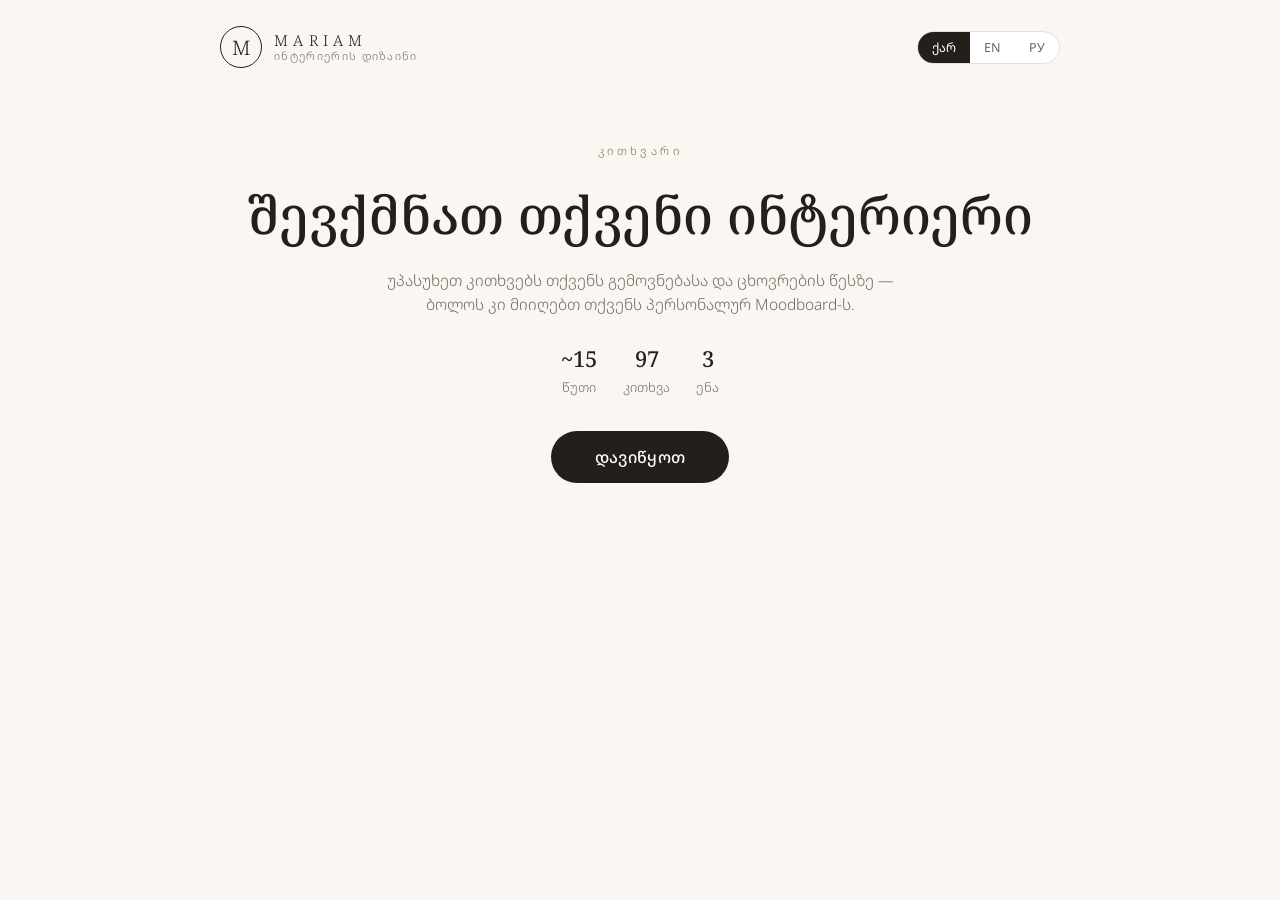
==== index.html @ 2a64b61c "Mariam interior design questionnaire + auto moodboard (GE/EN/RU)" ====
<!DOCTYPE html>
<html lang="ka">
<head>
<meta charset="UTF-8">
<meta name="viewport" content="width=device-width, initial-scale=1.0">
<title>Interior Design Questionnaire</title>
<link rel="preconnect" href="https://fonts.googleapis.com">
<link rel="preconnect" href="https://fonts.gstatic.com" crossorigin>
<link href="https://fonts.googleapis.com/css2?family=Noto+Serif+Georgian:wght@400;500;600&family=Noto+Sans+Georgian:wght@300;400;500;600&family=Noto+Sans:ital,wght@0,300;0,400;0,500;0,600;1,400&display=swap" rel="stylesheet">
<link rel="stylesheet" href="styles.css">
<script src="https://cdnjs.cloudflare.com/ajax/libs/html2canvas/1.4.1/html2canvas.min.js"></script>
<script src="https://cdnjs.cloudflare.com/ajax/libs/jspdf/2.5.1/jspdf.umd.min.js"></script>
</head>
<body>
<div id="app">
  <header class="topbar">
    <div class="brand">
      <div class="brand-mark">M</div>
      <div class="brand-text"><span id="brandName">MARIAM</span><small id="brandSub"></small></div>
    </div>
    <div class="lang-switch" id="langSwitch">
      <button data-lang="ge">ქარ</button>
      <button data-lang="en">EN</button>
      <button data-lang="ru">РУ</button>
    </div>
  </header>

  <div class="progress-wrap" id="progressWrap">
    <div class="progress-steps" id="progressSteps"></div>
    <div class="progress-bar"><div class="progress-fill" id="progressFill"></div></div>
  </div>

  <main id="stage"></main>

  <footer class="navbar" id="navbar">
    <button class="btn ghost" id="btnBack"></button>
    <div class="nav-hint" id="navHint"></div>
    <button class="btn primary" id="btnNext"></button>
  </footer>
</div>

<div class="lightbox" id="lightbox" hidden>
  <button class="lb-close" id="lbClose">&times;</button>
  <button class="lb-prev" id="lbPrev">&#8249;</button>
  <img id="lbImg" src="" alt="">
  <button class="lb-next" id="lbNext">&#8250;</button>
  <div class="lb-caption" id="lbCaption"></div>
</div>

<script src="config.js"></script>
<script src="i18n.js"></script>
<script src="app.js"></script>
</body>
</html>
---- styles.css ----
:root{
  --bg:#faf7f2; --card:#ffffff; --ink:#231f1a; --ink-soft:#6f665c;
  --line:#e7dfd4; --accent:#a8815a; --accent-ink:#8a6845; --accent-soft:#f1e7da;
  --good:#5a7a5f; --bad:#b4533c;
  --radius:14px; --shadow:0 2px 14px rgba(60,48,35,.07);
  --serif:'Noto Serif Georgian','Noto Serif',Georgia,serif;
  --sans:'Noto Sans Georgian','Noto Sans',system-ui,sans-serif;
}
*{box-sizing:border-box;margin:0;padding:0}
html{scroll-behavior:smooth}
body{background:var(--bg);color:var(--ink);font-family:var(--sans);font-weight:300;line-height:1.55;-webkit-font-smoothing:antialiased}
#app{max-width:880px;margin:0 auto;padding:0 20px 120px}

/* ---------- header ---------- */
.topbar{display:flex;justify-content:space-between;align-items:center;padding:26px 0 18px}
.brand{display:flex;gap:12px;align-items:center}
.brand-mark{width:42px;height:42px;border:1px solid var(--ink);display:flex;align-items:center;justify-content:center;font-family:var(--serif);font-size:20px;border-radius:50%}
.brand-text{display:flex;flex-direction:column;line-height:1.2}
.brand-text span{font-family:var(--serif);letter-spacing:.35em;font-size:15px}
.brand-text small{color:var(--ink-soft);font-size:11px;letter-spacing:.12em;text-transform:uppercase}
.lang-switch{display:flex;border:1px solid var(--line);border-radius:20px;overflow:hidden;background:var(--card)}
.lang-switch button{border:0;background:transparent;padding:7px 14px;font-family:var(--sans);font-size:12.5px;cursor:pointer;color:var(--ink-soft)}
.lang-switch button.active{background:var(--ink);color:#fff}

/* ---------- progress ---------- */
.progress-wrap{position:sticky;top:0;background:linear-gradient(var(--bg) 82%,transparent);padding:8px 0 14px;z-index:40}
.progress-steps{display:flex;gap:4px;justify-content:space-between;font-size:10.5px;letter-spacing:.05em;color:var(--ink-soft);margin-bottom:8px;overflow-x:auto;scrollbar-width:none}
.progress-steps::-webkit-scrollbar{display:none}
.progress-steps span{white-space:nowrap;padding:3px 9px;border-radius:11px;flex-shrink:0}
.progress-steps span.now{background:var(--ink);color:#fff}
.progress-steps span.done{color:var(--accent-ink)}
.progress-bar{height:3px;background:var(--line);border-radius:2px;overflow:hidden}
.progress-fill{height:100%;background:var(--accent);width:0;transition:width .45s ease}

/* ---------- stage / sections ---------- */
.section-head{margin:34px 0 6px}
.section-kicker{font-size:11px;letter-spacing:.28em;text-transform:uppercase;color:var(--accent-ink)}
.section-title{font-family:var(--serif);font-weight:500;font-size:clamp(26px,4.6vw,36px);margin:6px 0 4px}
.section-sub{color:var(--ink-soft);font-size:14.5px;max-width:560px}

.q{background:var(--card);border:1px solid var(--line);border-radius:var(--radius);padding:22px 22px 24px;margin:18px 0;box-shadow:var(--shadow)}
.q.err{border-color:var(--bad)}
.q-label{font-size:16px;font-weight:500;margin-bottom:4px}
.q-note{font-size:12.5px;color:var(--ink-soft);margin-bottom:12px}
.q-req{color:var(--bad);margin-left:3px}
.q-error{display:none;color:var(--bad);font-size:12.5px;margin-top:10px}
.q.err .q-error{display:block}

/* inputs */
.inp{width:100%;border:1px solid var(--line);border-radius:10px;padding:12px 14px;font-family:var(--sans);font-size:15px;background:#fdfcf9;color:var(--ink);margin-top:8px}
.inp:focus{outline:none;border-color:var(--accent)}
textarea.inp{min-height:88px;resize:vertical}
.num-wrap{display:flex;align-items:center;gap:14px;margin-top:8px}
.num-btn{width:42px;height:42px;border-radius:50%;border:1px solid var(--line);background:var(--card);font-size:19px;cursor:pointer;color:var(--ink);transition:.15s}
.num-btn:hover{border-color:var(--accent);color:var(--accent-ink)}
.num-val{font-family:var(--serif);font-size:24px;min-width:38px;text-align:center}

/* pill options (text radio/checkbox) */
.pills{display:flex;flex-wrap:wrap;gap:10px;margin-top:10px}
.pill{border:1px solid var(--line);background:#fdfcf9;border-radius:24px;padding:10px 18px;font-size:14px;cursor:pointer;transition:.15s;user-select:none}
.pill:hover{border-color:var(--accent)}
.pill.on{background:var(--ink);border-color:var(--ink);color:#fff}

/* image cards */
.cards{display:grid;gap:12px;margin-top:12px}
.cards.c2{grid-template-columns:repeat(2,1fr)}
.cards.c3{grid-template-columns:repeat(3,1fr)}
.cards.c4{grid-template-columns:repeat(4,1fr)}
.cards.wide{grid-template-columns:repeat(2,1fr)}
@media(max-width:640px){.cards.c3,.cards.c4{grid-template-columns:repeat(2,1fr)}.cards.wide{grid-template-columns:1fr}}
.card{position:relative;border:1.5px solid var(--line);border-radius:12px;overflow:hidden;cursor:pointer;background:#fdfcf9;transition:.18s}
.card:hover{border-color:var(--accent);transform:translateY(-2px)}
.card.on{border-color:var(--ink);box-shadow:0 0 0 1.5px var(--ink)}
.card img{width:100%;aspect-ratio:4/3;object-fit:cover;display:block}
.card.tall img{aspect-ratio:3/3.6}
.card .cap{padding:9px 34px 10px 12px;font-size:12.8px;line-height:1.35}
.card .tick{position:absolute;right:8px;bottom:8px;width:22px;height:22px;border-radius:50%;border:1.5px solid var(--line);background:#fff;display:flex;align-items:center;justify-content:center;font-size:12px;color:transparent;transition:.15s}
.card.on .tick{background:var(--ink);border-color:var(--ink);color:#fff}
.card .zoom{position:absolute;top:8px;right:8px;width:28px;height:28px;border-radius:50%;border:0;background:rgba(255,255,255,.88);cursor:zoom-in;font-size:14px;display:flex;align-items:center;justify-content:center;color:var(--ink)}
.card .board-count{position:absolute;top:8px;left:8px;background:rgba(35,31,26,.72);color:#fff;font-size:10.5px;padding:3px 8px;border-radius:10px;letter-spacing:.06em}

/* swatches (faucet finishes / metal) */
.swatches{display:grid;grid-template-columns:repeat(5,1fr);gap:10px;margin-top:12px}
@media(max-width:640px){.swatches{grid-template-columns:repeat(3,1fr)}}
.swatch{border:1.5px solid var(--line);border-radius:12px;padding:10px 6px 8px;text-align:center;cursor:pointer;background:#fdfcf9;transition:.15s;position:relative}
.swatch:hover{border-color:var(--accent)}
.swatch.on{border-color:var(--ink);box-shadow:0 0 0 1.5px var(--ink)}
.swatch img{width:64px;height:64px;object-fit:contain}
.swatch .cap{font-size:10.8px;line-height:1.25;color:var(--ink-soft);margin-top:4px}
.swatch.on .cap{color:var(--ink)}

/* palette cards */
.pal-chips{display:flex;height:46px;border-radius:9px 9px 0 0;overflow:hidden}
.pal-chips i{flex:1}
.card.pal .cap{padding-top:8px}

/* tone chips (light temperature) */
.tone i{display:block;height:40px;border-radius:8px 8px 0 0}

/* yn inline */
.yn{display:flex;gap:10px;margin-top:10px}
.yn .pill{min-width:96px;text-align:center}

/* conditional block */
.cond{border-left:2.5px solid var(--accent-soft);margin:14px 0 0;padding:2px 0 2px 16px}

/* explainer image */
.explainer{margin-top:12px;border:1px solid var(--line);border-radius:12px;overflow:hidden;cursor:zoom-in}
.explainer img{width:100%;display:block}

/* ---------- nav ---------- */
.navbar{position:fixed;bottom:0;left:0;right:0;background:rgba(250,247,242,.92);backdrop-filter:blur(10px);border-top:1px solid var(--line);padding:14px 20px;display:flex;justify-content:space-between;align-items:center;gap:10px;z-index:50}
.navbar-inner{max-width:880px;margin:0 auto}
.btn{border:0;border-radius:26px;padding:13px 30px;font-family:var(--sans);font-size:14.5px;font-weight:500;cursor:pointer;transition:.18s;letter-spacing:.02em}
.btn.primary{background:var(--ink);color:#fff}
.btn.primary:hover{background:#000}
.btn.ghost{background:transparent;color:var(--ink-soft);border:1px solid var(--line)}
.btn.ghost:hover{border-color:var(--ink);color:var(--ink)}
.btn.accent{background:var(--accent);color:#fff}
.btn:disabled{opacity:.4;cursor:default}
.nav-hint{font-size:12px;color:var(--ink-soft);text-align:center}

/* ---------- welcome ---------- */
.welcome{text-align:center;padding:56px 10px 30px}
.welcome .wl-kicker{font-size:11.5px;letter-spacing:.3em;text-transform:uppercase;color:var(--accent-ink)}
.welcome h1{font-family:var(--serif);font-weight:500;font-size:clamp(32px,6vw,52px);margin:14px 0}
.welcome p{color:var(--ink-soft);max-width:520px;margin:0 auto 8px;font-size:15.5px}
.welcome .meta{display:flex;gap:26px;justify-content:center;margin:26px 0 34px;color:var(--ink-soft);font-size:13px}
.welcome .meta b{display:block;font-family:var(--serif);font-size:22px;color:var(--ink);font-weight:500}

/* ---------- lightbox ---------- */
.lightbox{position:fixed;inset:0;background:rgba(20,16,12,.9);z-index:100;display:flex;align-items:center;justify-content:center}
.lightbox[hidden]{display:none}
.lightbox img{max-width:92vw;max-height:84vh;border-radius:6px}
.lb-close{position:absolute;top:16px;right:22px;font-size:34px;background:none;border:0;color:#fff;cursor:pointer}
.lb-prev,.lb-next{position:absolute;top:50%;transform:translateY(-50%);font-size:44px;background:none;border:0;color:#fff;cursor:pointer;padding:20px;opacity:.8}
.lb-prev{left:6px}.lb-next{right:6px}
.lb-prev:hover,.lb-next:hover{opacity:1}
.lb-caption{position:absolute;bottom:22px;left:0;right:0;text-align:center;color:#fff;font-size:14px;letter-spacing:.04em}

/* ---------- review ---------- */
.review-block{background:var(--card);border:1px solid var(--line);border-radius:var(--radius);padding:18px 22px;margin:14px 0}
.review-block h3{font-family:var(--serif);font-weight:500;font-size:18px;margin-bottom:10px;display:flex;justify-content:space-between;align-items:center}
.review-block h3 button{border:0;background:none;color:var(--accent-ink);font-size:12.5px;cursor:pointer;text-decoration:underline}
.review-row{display:flex;justify-content:space-between;gap:18px;padding:6px 0;border-bottom:1px dashed var(--line);font-size:13.5px}
.review-row:last-child{border-bottom:0}
.review-row .rk{color:var(--ink-soft);max-width:55%}
.review-row .rv{text-align:right;font-weight:500}

/* ---------- moodboard ---------- */
#moodboard{background:#fbf9f5;border:1px solid var(--line);border-radius:4px;padding:34px 34px 28px;margin:20px 0;box-shadow:var(--shadow)}
.mb-head{display:flex;justify-content:space-between;align-items:baseline;border-bottom:1px solid var(--ink);padding-bottom:12px;margin-bottom:20px}
.mb-head h2{font-family:var(--serif);font-weight:500;font-size:26px;letter-spacing:.02em}
.mb-head .mb-for{font-size:12px;color:var(--ink-soft);letter-spacing:.14em;text-transform:uppercase;text-align:right}
.mb-grid{display:grid;grid-template-columns:repeat(6,1fr);grid-auto-rows:92px;gap:10px}
.mb-cell{border-radius:6px;overflow:hidden;position:relative;background:#eee}
.mb-cell img{width:100%;height:100%;object-fit:cover;display:block}
.mb-cell .mb-tag{position:absolute;left:0;bottom:0;right:0;background:linear-gradient(transparent,rgba(20,16,12,.78));color:#fff;font-size:10px;letter-spacing:.1em;text-transform:uppercase;padding:14px 8px 6px}
.mb-style1{grid-column:1/5;grid-row:span 3}
.mb-style2{grid-column:5/7;grid-row:span 2}
.mb-pal{grid-column:5/7;display:flex}
.mb-pal i{flex:1}
.mb-s{grid-column:span 2;grid-row:span 2}
.mb-chip{display:flex;align-items:center;justify-content:center}
.mb-foot{display:flex;justify-content:space-between;margin-top:18px;padding-top:12px;border-top:1px solid var(--line);font-size:11px;color:var(--ink-soft);letter-spacing:.08em;text-transform:uppercase}
.mb-summary{margin:8px 0 0;font-size:13px;color:var(--ink-soft);line-height:1.7}
.finale-actions{display:flex;gap:12px;flex-wrap:wrap;justify-content:center;margin:26px 0}
.sending{font-size:13.5px;color:var(--ink-soft);text-align:center;margin-top:10px}
.send-ok{color:var(--good)}
.send-fail{color:var(--bad)}

@media(max-width:640px){
  #moodboard{padding:20px 14px}
  .mb-grid{grid-auto-rows:64px;gap:7px}
  .swatches{gap:7px}
  .q{padding:16px 14px 18px}
}
@media print{
  .topbar,.progress-wrap,.navbar,.finale-actions,.lang-switch{display:none!important}
  body{background:#fff}
  #moodbo
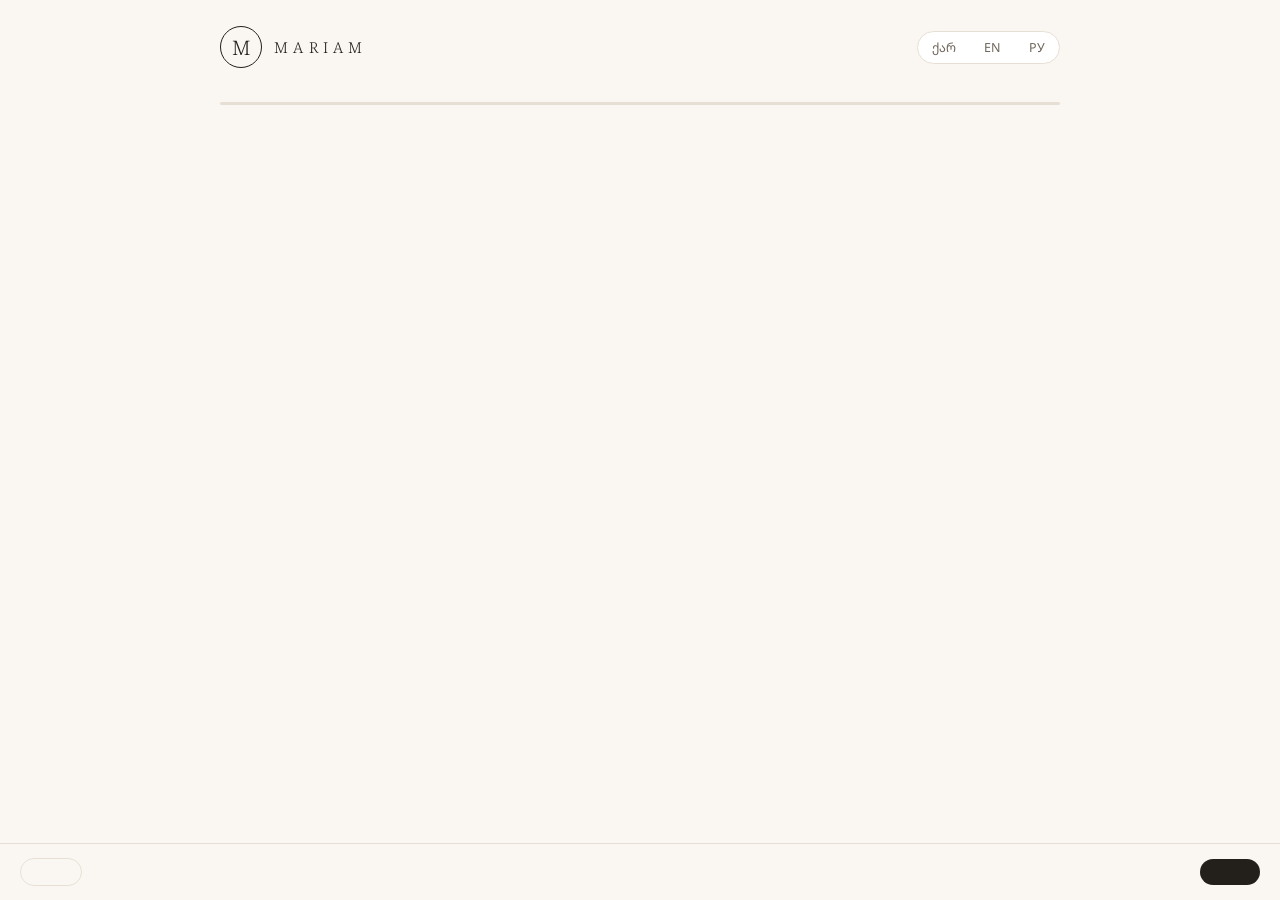
==== commit e0c4058b: "debug: temporary error banner" ====
--- a/index.html
+++ b/index.html
@@ -47,7 +47,7 @@
   <div class="lb-caption" id="lbCaption"></div>
 </div>
 
-<script src="config.js"></script>
+<script>window.onerror=function(m,s,l,c){var d=document.createElement("div");d.style.cssText="position:fixed;top:0;left:0;right:0;background:#b4533c;color:#fff;padding:10px;z-index:9999;font:13px monospace";d.textContent="ERR: "+m+" @ line "+l+":"+c;document.body.appendChild(d);};</script><script src="config.js"></script>
 <script src="i18n.js"></script>
 <script src="app.js"></script>
 </body>
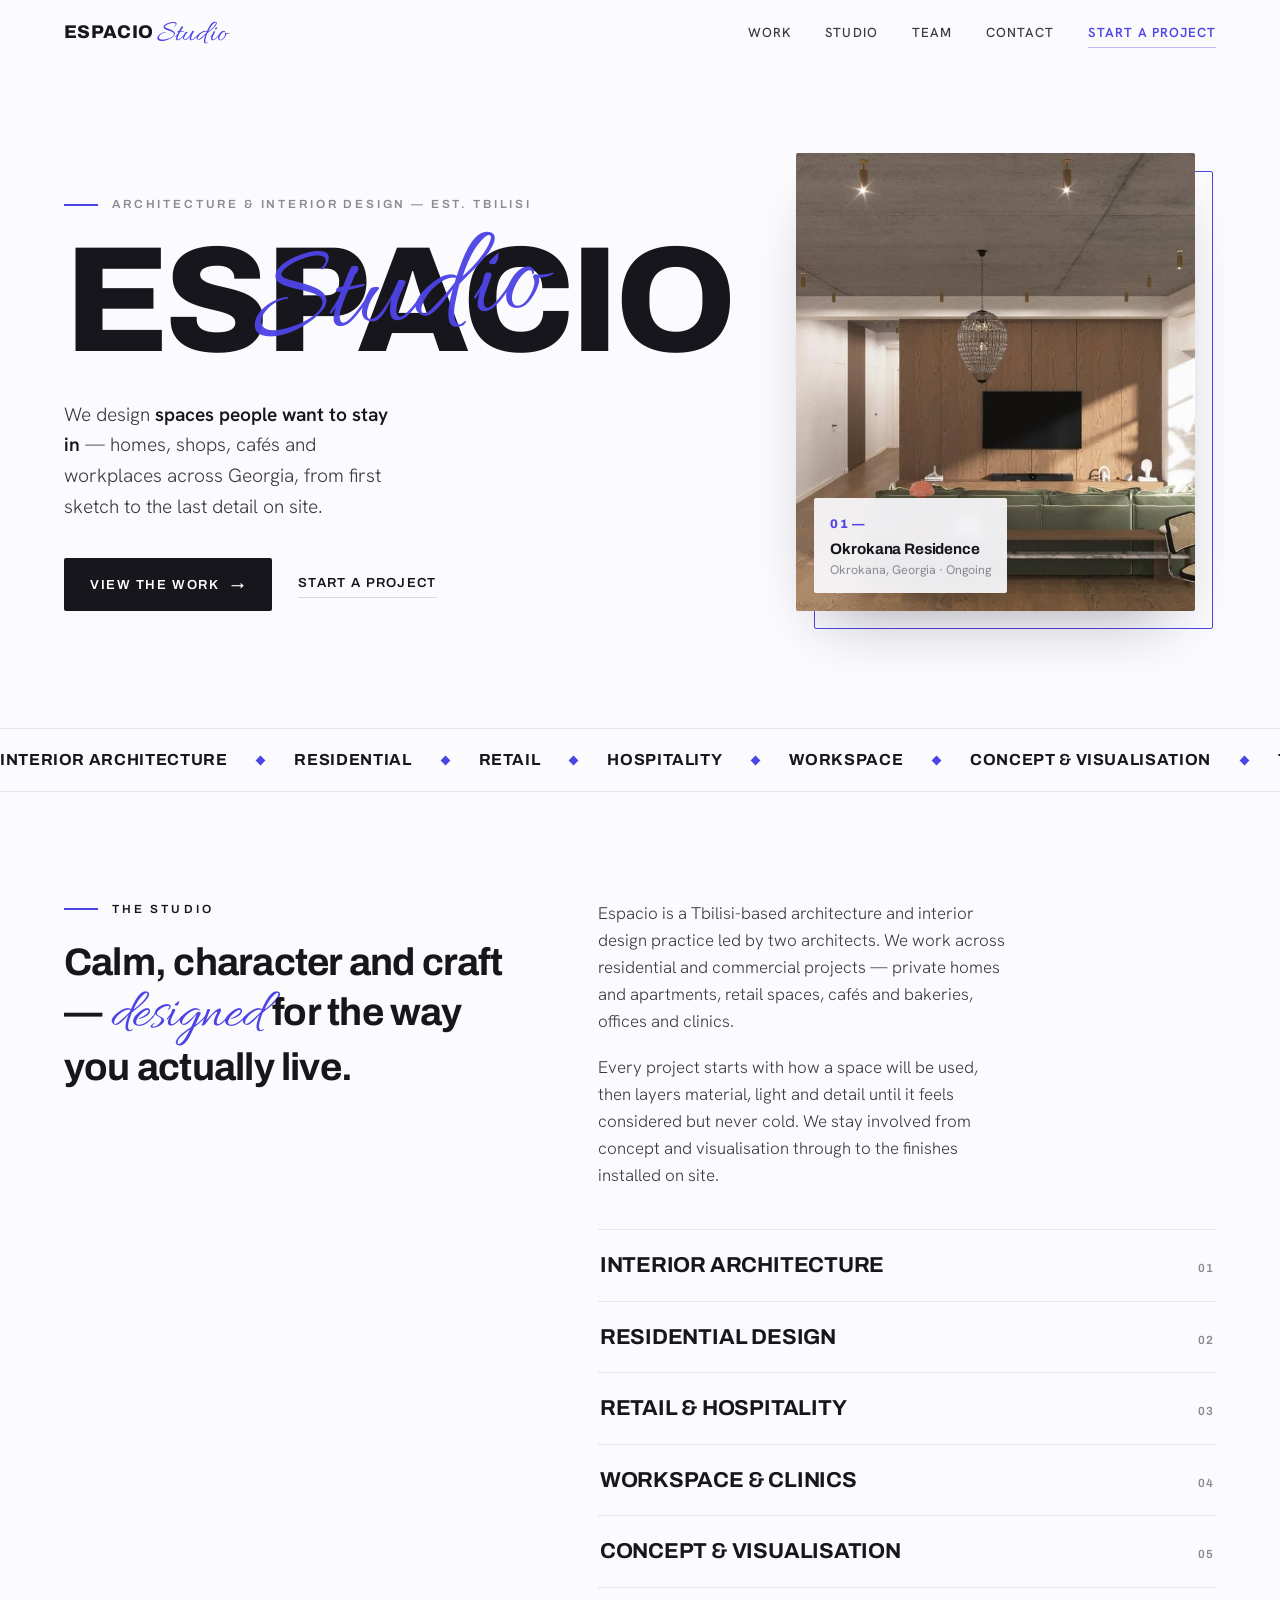
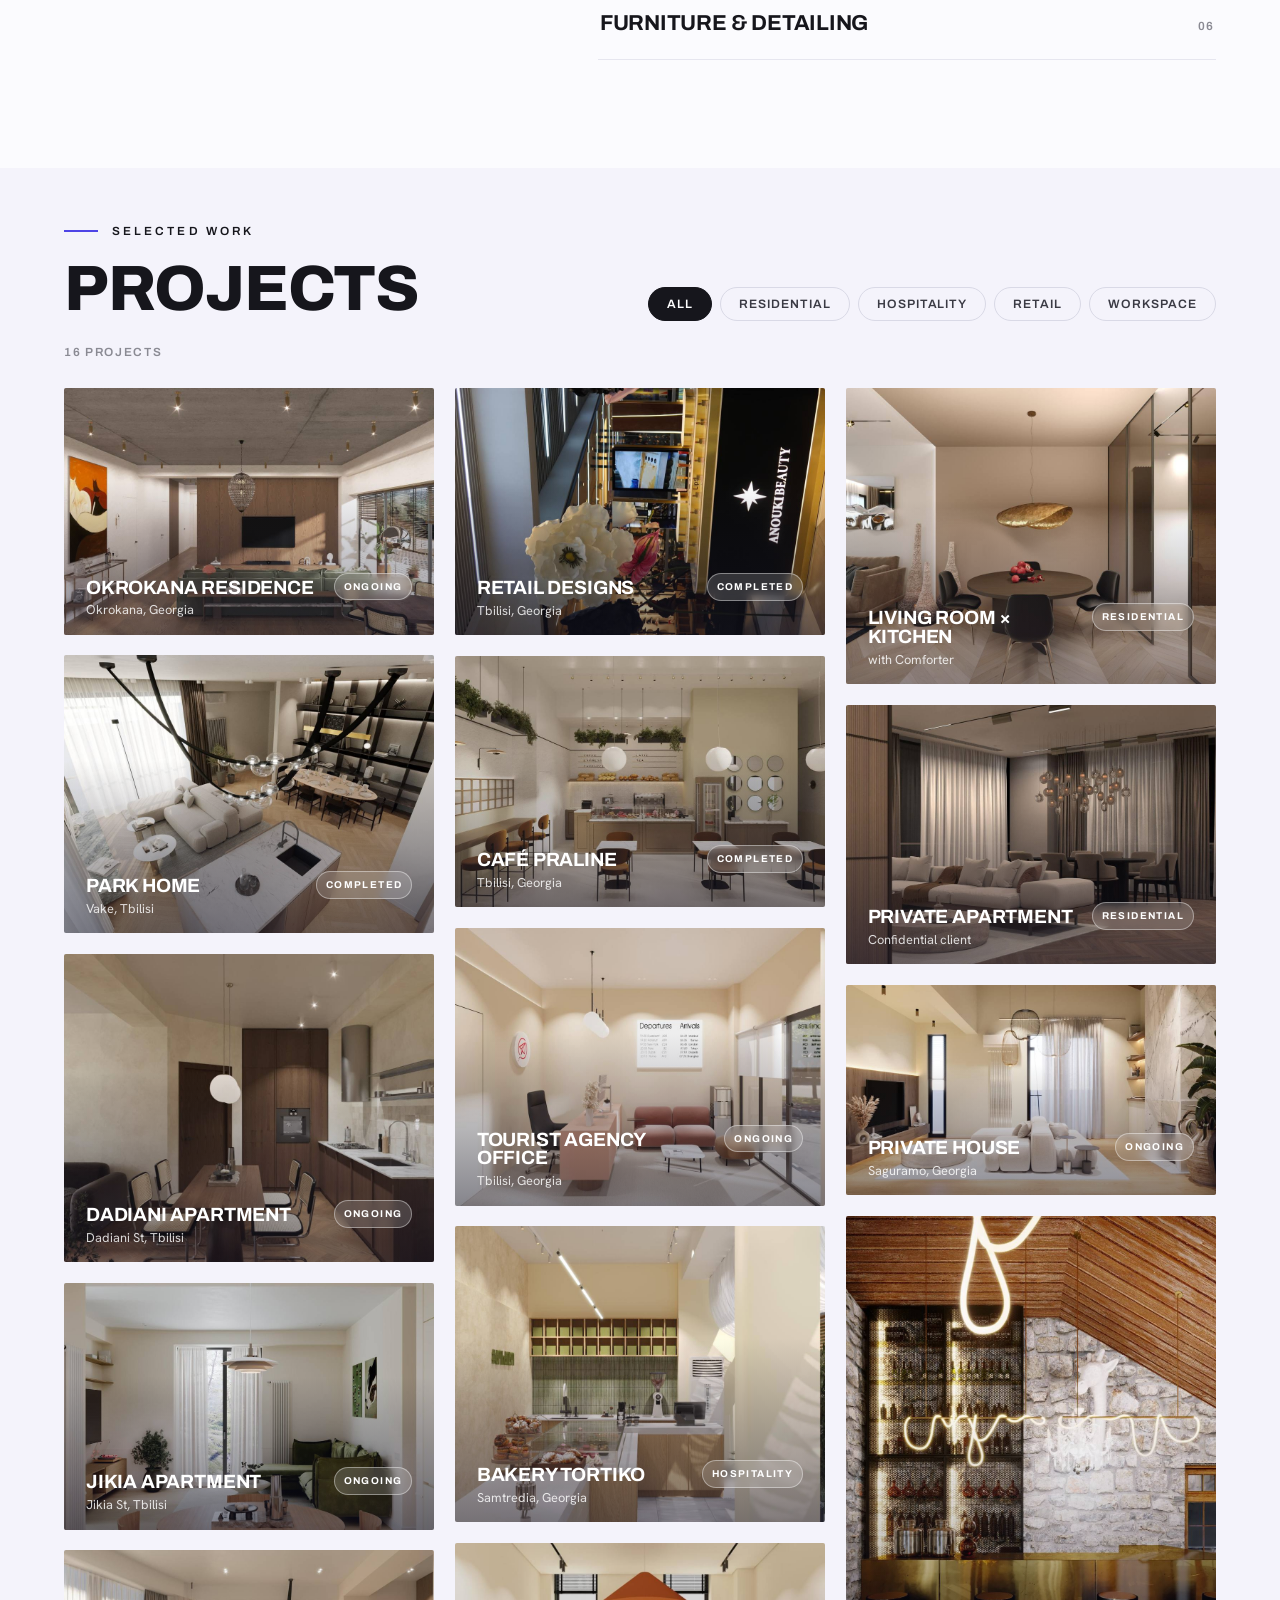
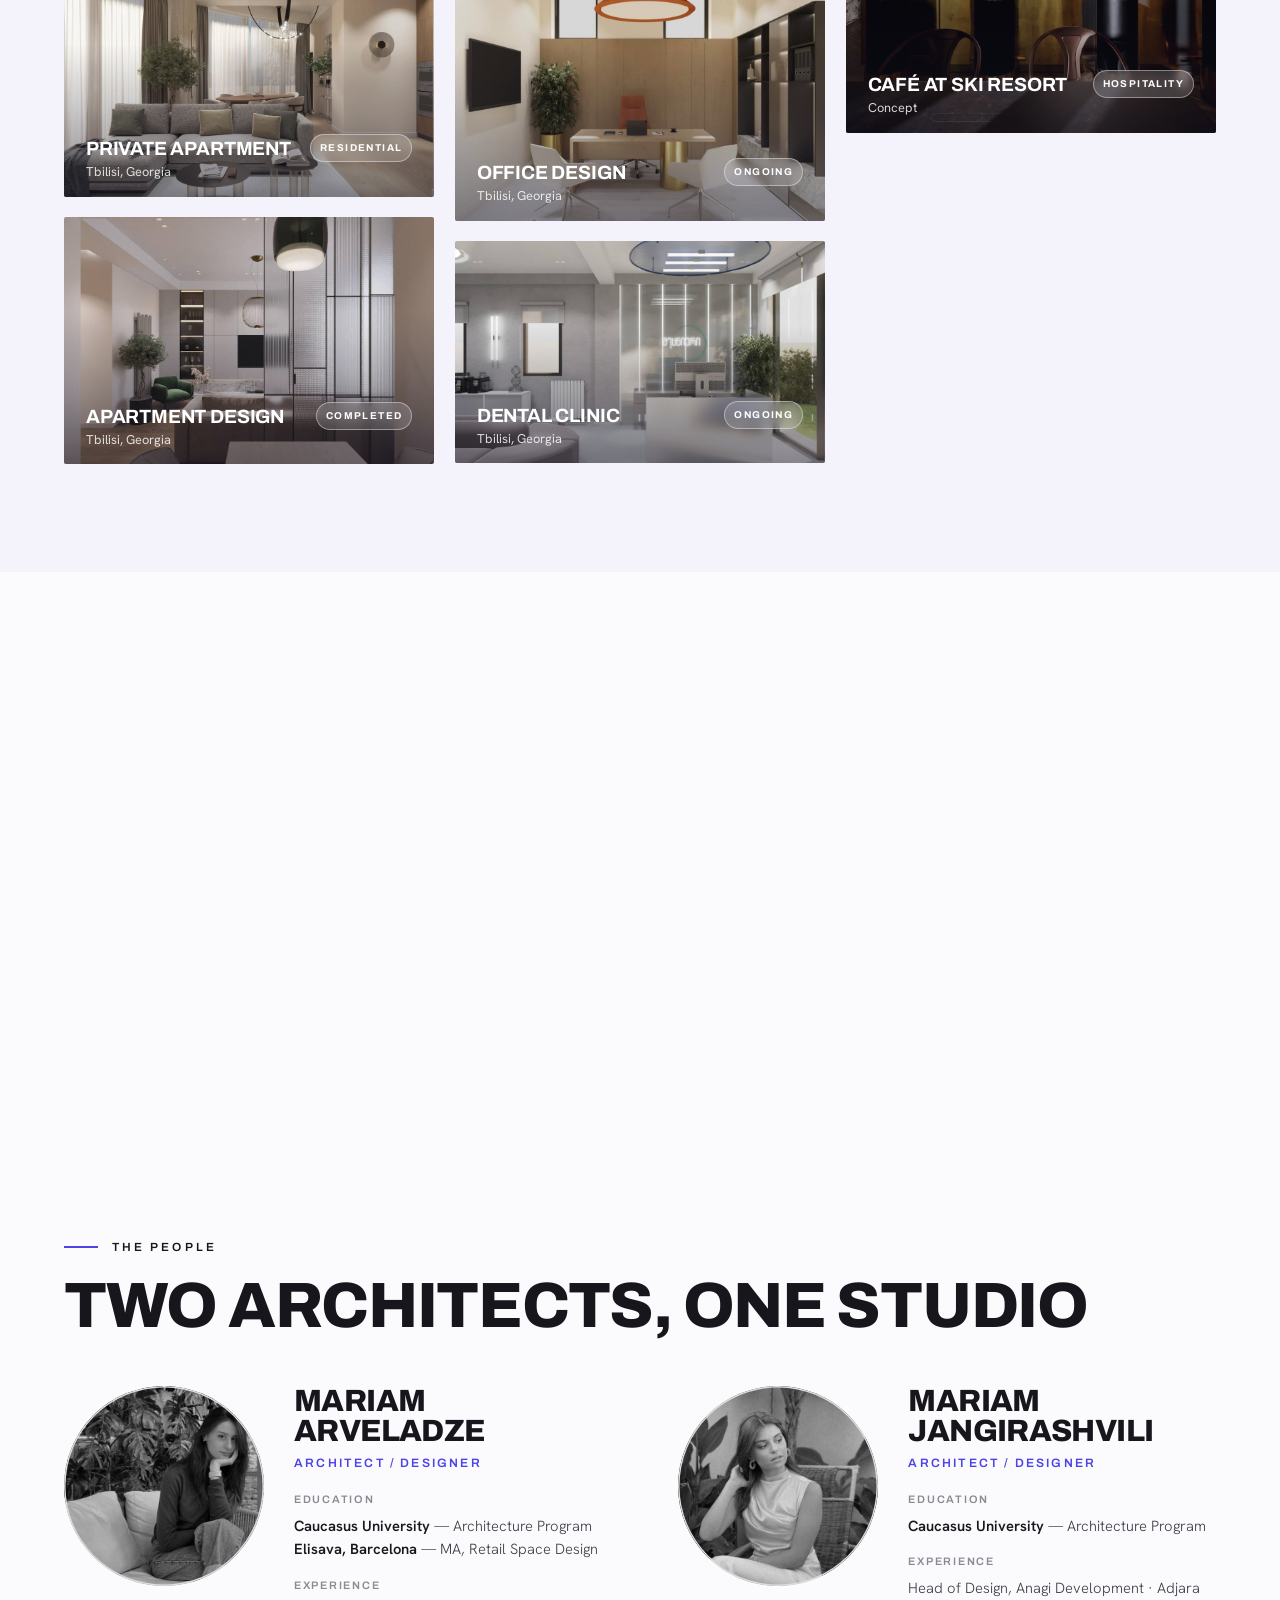
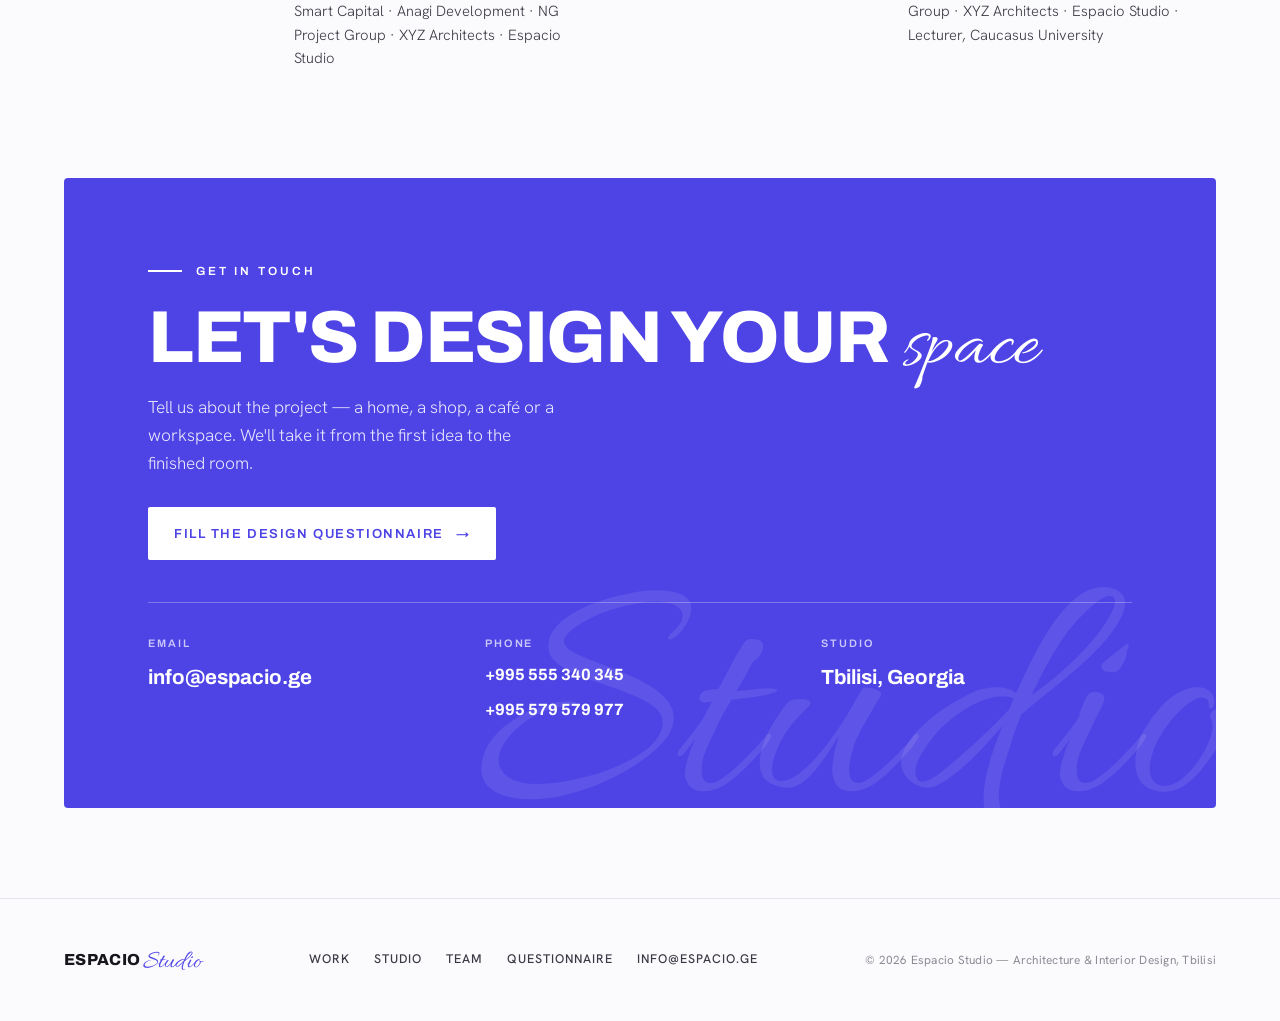
==== commit 99232108: "Phase 1: Espacio landing + questionnaire merged into one site, indigo design system, ESPACIO brand" ====
--- a/index.html
+++ b/index.html
@@ -1,54 +1,652 @@
 <!DOCTYPE html>
-<html lang="ka">
+<html lang="en">
 <head>
-<meta charset="UTF-8">
-<meta name="viewport" content="width=device-width, initial-scale=1.0">
-<title>Interior Design Questionnaire</title>
+<meta charset="UTF-8" />
+<meta name="viewport" content="width=device-width, initial-scale=1.0" />
+<title>Espacio Studio — Architecture & Interior Design, Tbilisi</title>
+<meta name="description" content="Espacio is a Tbilisi architecture and interior design studio working across homes, retail, hospitality and workspace — from first sketch to the last detail on site." />
 <link rel="preconnect" href="https://fonts.googleapis.com">
 <link rel="preconnect" href="https://fonts.gstatic.com" crossorigin>
-<link href="https://fonts.googleapis.com/css2?family=Noto+Serif+Georgian:wght@400;500;600&family=Noto+Sans+Georgian:wght@300;400;500;600&family=Noto+Sans:ital,wght@0,300;0,400;0,500;0,600;1,400&display=swap" rel="stylesheet">
-<link rel="stylesheet" href="styles.css">
-<script src="https://cdnjs.cloudflare.com/ajax/libs/html2canvas/1.4.1/html2canvas.min.js"></script>
-<script src="https://cdnjs.cloudflare.com/ajax/libs/jspdf/2.5.1/jspdf.umd.min.js"></script>
+<link href="https://fonts.googleapis.com/css2?family=Archivo:wght@400;500;600;700;800;900&family=Hanken+Grotesk:wght@300;400;500;600&family=Allura&display=swap" rel="stylesheet">
+<style>
+:root{
+  --ink:#16161c;
+  --ink-soft:#3a3a44;
+  --indigo:#4e44e6;
+  --indigo-deep:#352bc0;
+  --paper:#fbfbfe;
+  --paper-2:#f4f3fb;
+  --wash:#eceafb;
+  --muted:#8a8a93;
+  --line:#e6e6ef;
+  --line-2:#d9d9e6;
+  --maxw:1320px;
+  --gut:clamp(20px,5vw,72px);
+  --ease:cubic-bezier(.22,.61,.36,1);
+}
+*{box-sizing:border-box;margin:0;padding:0}
+html{scroll-behavior:smooth;-webkit-text-size-adjust:100%}
+body{
+  font-family:"Hanken Grotesk",system-ui,sans-serif;
+  background:var(--paper);color:var(--ink);
+  font-weight:400;line-height:1.6;
+  -webkit-font-smoothing:antialiased;text-rendering:optimizeLegibility;
+  overflow-x:hidden;
+}
+img{display:block;max-width:100%;height:auto}
+a{color:inherit;text-decoration:none}
+::selection{background:var(--indigo);color:#fff}
+
+/* ---------- shared structural bits ---------- */
+.wrap{max-width:var(--maxw);margin-inline:auto;padding-inline:var(--gut)}
+.tick{display:inline-block;width:34px;height:2px;background:var(--ink);vertical-align:middle}
+.eyebrow{
+  display:flex;align-items:center;gap:14px;
+  font-size:.74rem;letter-spacing:.26em;text-transform:uppercase;
+  font-weight:600;color:var(--ink);font-family:"Archivo",sans-serif;
+}
+.eyebrow .tick{background:var(--indigo)}
+h1,h2,h3{font-family:"Archivo",sans-serif;font-weight:800;line-height:.98;letter-spacing:-.02em}
+.section-head h2{
+  font-size:clamp(2.1rem,5.4vw,4rem);text-transform:uppercase;margin-top:18px;
+}
+
+/* ---------- nav ---------- */
+header.nav{
+  position:fixed;top:0;left:0;right:0;z-index:60;
+  display:flex;align-items:center;justify-content:space-between;
+  padding:18px var(--gut);
+  transition:background .4s var(--ease),box-shadow .4s var(--ease),padding .4s var(--ease);
+}
+header.nav.scrolled{
+  background:rgba(251,251,254,.82);backdrop-filter:blur(14px);
+  box-shadow:0 1px 0 var(--line);padding-top:13px;padding-bottom:13px;
+}
+.brand{display:flex;align-items:baseline;gap:.18em;font-family:"Archivo",sans-serif;
+  font-weight:800;font-size:1.15rem;letter-spacing:.02em;text-transform:uppercase}
+.brand .s{font-family:"Allura",cursive;font-weight:400;font-size:1.9rem;color:var(--indigo);
+  letter-spacing:0;text-transform:none;line-height:0;transform:translateY(.06em)}
+nav.links{display:flex;align-items:center;gap:34px}
+nav.links a{font-size:.82rem;letter-spacing:.08em;text-transform:uppercase;font-weight:500;
+  color:var(--ink-soft);position:relative;padding:4px 0;transition:color .25s}
+nav.links a::after{content:"";position:absolute;left:0;bottom:-1px;width:0;height:1.5px;
+  background:var(--indigo);transition:width .3s var(--ease)}
+nav.links a:hover{color:var(--ink)}
+nav.links a:hover::after{width:100%}
+nav.links a.cta{color:var(--indigo);font-weight:600}
+nav.links a.cta::after{background:var(--indigo);width:100%;opacity:.35}
+nav.links a.cta:hover::after{opacity:1}
+.menu-btn{display:none;flex-direction:column;gap:5px;background:none;border:0;cursor:pointer;padding:6px}
+.menu-btn span{width:24px;height:2px;background:var(--ink);transition:.3s var(--ease)}
+
+/* ---------- hero ---------- */
+.hero{padding:clamp(120px,17vh,180px) var(--gut) clamp(40px,7vh,72px)}
+.hero-grid{max-width:var(--maxw);margin-inline:auto;display:grid;
+  grid-template-columns:1.05fr .95fr;gap:clamp(28px,5vw,72px);align-items:end}
+.hero-meta{font-family:"Archivo",sans-serif;font-size:.74rem;letter-spacing:.24em;
+  text-transform:uppercase;font-weight:600;color:var(--muted);
+  display:flex;align-items:center;gap:14px;margin-bottom:26px}
+.hero-meta .tick{background:var(--indigo)}
+
+/* wordmark */
+.wordmark{position:relative;display:inline-block;margin-bottom:6px}
+.wordmark .espacio{font-family:"Archivo",sans-serif;font-weight:800;
+  font-size:clamp(3.6rem,12.5vw,9.4rem);letter-spacing:-.03em;line-height:.82;
+  text-transform:uppercase;color:var(--ink)}
+.wordmark .script{position:absolute;left:50%;top:50%;transform:translate(-50%,-54%) rotate(-6deg);
+  font-family:"Allura",cursive;color:var(--indigo);
+  font-size:clamp(3rem,11vw,8rem);line-height:1;white-space:nowrap;
+  pointer-events:none;opacity:.96}
+.hero-lede{font-size:clamp(1.05rem,1.5vw,1.32rem);font-weight:300;color:var(--ink-soft);
+  max-width:30ch;margin:30px 0 36px}
+.hero-lede b{font-weight:600;color:var(--ink)}
+.hero-actions{display:flex;align-items:center;gap:26px;flex-wrap:wrap}
+.btn{display:inline-flex;align-items:center;gap:12px;font-family:"Archivo",sans-serif;
+  font-size:.82rem;letter-spacing:.12em;text-transform:uppercase;font-weight:600;
+  background:var(--ink);color:#fff;padding:16px 26px;border-radius:2px;
+  transition:background .3s var(--ease),transform .3s var(--ease)}
+.btn:hover{background:var(--indigo);transform:translateY(-2px)}
+.btn .arr{transition:transform .3s var(--ease)}
+.btn:hover .arr{transform:translateX(4px)}
+.link-quiet{font-family:"Archivo",sans-serif;font-size:.82rem;letter-spacing:.1em;
+  text-transform:uppercase;font-weight:600;color:var(--ink);display:inline-flex;
+  align-items:center;gap:10px;border-bottom:1.5px solid var(--line-2);padding-bottom:4px;
+  transition:border-color .3s,color .3s}
+.link-quiet:hover{color:var(--indigo);border-color:var(--indigo)}
+
+/* hero image */
+.hero-figure{position:relative}
+.hero-figure .frame{position:absolute;inset:18px -18px -18px 18px;border:1.5px solid var(--indigo);
+  z-index:0;border-radius:2px}
+.hero-figure .imgwrap{position:relative;z-index:1;overflow:hidden;border-radius:2px;
+  aspect-ratio:4/4.6;box-shadow:0 30px 60px -30px rgba(22,22,40,.4)}
+.hero-figure img{width:100%;height:100%;object-fit:cover}
+.hero-cap{position:absolute;z-index:2;left:18px;bottom:18px;background:rgba(251,251,254,.92);
+  backdrop-filter:blur(6px);padding:12px 16px;border-radius:2px;max-width:74%;
+  font-family:"Archivo",sans-serif}
+.hero-cap .n{color:var(--indigo);font-weight:800;font-size:.78rem;letter-spacing:.1em}
+.hero-cap .t{display:block;font-weight:700;font-size:.95rem;letter-spacing:-.01em;margin-top:2px}
+.hero-cap .l{display:block;font-family:"Hanken Grotesk";font-weight:400;font-size:.78rem;
+  color:var(--muted);text-transform:none;letter-spacing:0}
+
+/* ---------- marquee ---------- */
+.marquee{border-top:1px solid var(--line);border-bottom:1px solid var(--line);
+  overflow:hidden;padding:18px 0;margin-top:clamp(36px,6vh,64px);background:var(--paper)}
+.marquee-track{display:flex;width:max-content;gap:0;animation:slide 32s linear infinite}
+.marquee:hover .marquee-track{animation-play-state:paused}
+.marquee span{font-family:"Archivo",sans-serif;font-weight:700;font-size:1rem;
+  letter-spacing:.04em;text-transform:uppercase;color:var(--ink);
+  display:inline-flex;align-items:center;white-space:nowrap}
+.marquee span i{display:inline-block;width:7px;height:7px;background:var(--indigo);
+  margin:0 30px;transform:rotate(45deg);flex:none}
+@keyframes slide{to{transform:translateX(-50%)}}
+
+/* ---------- studio ---------- */
+.studio{padding:clamp(80px,12vh,140px) 0}
+.studio-grid{display:grid;grid-template-columns:.85fr 1.15fr;gap:clamp(36px,6vw,90px);align-items:start}
+.studio-statement{font-family:"Archivo",sans-serif;font-weight:700;letter-spacing:-.02em;
+  font-size:clamp(1.6rem,3vw,2.5rem);line-height:1.12}
+.studio-statement em{font-family:"Allura",cursive;font-style:normal;font-weight:400;
+  color:var(--indigo);font-size:1.45em;letter-spacing:0;padding:0 .04em}
+.studio-body{font-weight:300;font-size:1.06rem;color:var(--ink-soft);max-width:46ch}
+.studio-body p+p{margin-top:18px}
+.services{margin-top:40px;border-top:1px solid var(--line)}
+.services .row{display:flex;align-items:baseline;justify-content:space-between;gap:20px;
+  padding:18px 2px;border-bottom:1px solid var(--line);
+  font-family:"Archivo",sans-serif;transition:padding-left .35s var(--ease),color .35s}
+.services .row:hover{padding-left:14px}
+.services .row .name{font-weight:700;font-size:clamp(1.05rem,1.8vw,1.35rem);
+  text-transform:uppercase;letter-spacing:-.01em}
+.services .row:hover .name{color:var(--indigo)}
+.services .row .idx{font-size:.74rem;font-weight:600;color:var(--muted);letter-spacing:.1em}
+
+/* ---------- work ---------- */
+.work{padding:clamp(40px,6vh,64px) 0 clamp(80px,12vh,130px);background:var(--paper-2)}
+.work-head{display:flex;align-items:flex-end;justify-content:space-between;gap:30px;
+  flex-wrap:wrap;margin-bottom:14px}
+.filters{display:flex;gap:8px;flex-wrap:wrap}
+.filters button{font-family:"Archivo",sans-serif;font-size:.76rem;letter-spacing:.08em;
+  text-transform:uppercase;font-weight:600;color:var(--ink-soft);
+  background:transparent;border:1px solid var(--line-2);border-radius:40px;
+  padding:9px 18px;cursor:pointer;transition:.28s var(--ease)}
+.filters button:hover{border-color:var(--ink);color:var(--ink)}
+.filters button.active{background:var(--ink);border-color:var(--ink);color:#fff}
+.count{font-family:"Archivo",sans-serif;font-size:.74rem;letter-spacing:.14em;
+  text-transform:uppercase;color:var(--muted);margin:22px 0 26px;font-weight:600}
+#grid{column-count:3;column-gap:clamp(14px,1.6vw,24px)}
+.card{position:relative;overflow:hidden;cursor:pointer;border-radius:2px;
+  background:#e9e9f1;display:block;width:100%;
+  margin:0 0 clamp(14px,1.6vw,24px);break-inside:avoid;
+  transition:opacity .6s var(--ease),transform .6s var(--ease)}
+.card .ph{position:relative;overflow:hidden}
+.card img{width:100%;height:auto;display:block;transition:transform .9s var(--ease)}
+.card:hover img{transform:scale(1.06)}
+.card .veil{position:absolute;inset:0;background:linear-gradient(180deg,
+  rgba(22,22,40,0) 38%,rgba(22,22,40,.55) 100%);opacity:.9;transition:opacity .4s}
+.card .ovl{position:absolute;inset:0;background:var(--indigo);opacity:0;
+  mix-blend-mode:multiply;transition:opacity .4s var(--ease)}
+.card:hover .ovl{opacity:.22}
+.card .info{position:absolute;left:0;right:0;bottom:0;z-index:2;padding:20px 22px;color:#fff;
+  display:flex;align-items:flex-end;justify-content:space-between;gap:14px}
+.card .info .meta{transform:translateY(6px);transition:transform .4s var(--ease)}
+.card:hover .info .meta{transform:translateY(0)}
+.card .info h3{font-size:clamp(1.05rem,1.5vw,1.4rem);color:#fff;text-transform:uppercase;
+  font-weight:700;letter-spacing:-.01em}
+.card .info .loc{font-size:.8rem;color:rgba(255,255,255,.82);font-weight:400;margin-top:3px}
+.card .tag{font-family:"Archivo",sans-serif;font-size:.62rem;letter-spacing:.14em;
+  text-transform:uppercase;font-weight:700;background:rgba(255,255,255,.16);
+  border:1px solid rgba(255,255,255,.4);padding:5px 9px;border-radius:30px;
+  backdrop-filter:blur(4px);white-space:nowrap;align-self:flex-start}
+.card .num{position:absolute;top:16px;left:18px;z-index:2;font-family:"Archivo",sans-serif;
+  font-weight:800;font-size:.82rem;letter-spacing:.1em;color:#fff;opacity:0;
+  transform:translateY(-6px);transition:.4s var(--ease)}
+.card:hover .num{opacity:1;transform:translateY(0)}
+.card .open{position:absolute;top:14px;right:14px;z-index:2;width:38px;height:38px;border-radius:50%;
+  background:#fff;color:var(--ink);display:grid;place-items:center;opacity:0;transform:scale(.6);
+  transition:.4s var(--ease)}
+.card:hover .open{opacity:1;transform:scale(1)}
+
+/* ---------- feature band ---------- */
+.band{position:relative;height:clamp(360px,62vh,620px);overflow:hidden;
+  display:flex;align-items:center}
+.band img{position:absolute;inset:0;width:100%;height:100%;object-fit:cover}
+.band::after{content:"";position:absolute;inset:0;
+  background:linear-gradient(90deg,rgba(22,22,40,.74),rgba(22,22,40,.18) 70%)}
+.band .band-inner{position:relative;z-index:2;color:#fff}
+.band .eyebrow{color:#fff}
+.band .eyebrow .tick{background:#fff}
+.band blockquote{font-family:"Archivo",sans-serif;font-weight:700;letter-spacing:-.02em;
+  font-size:clamp(1.6rem,3.6vw,3.1rem);line-height:1.08;max-width:18ch;margin-top:22px;color:#fff}
+.band blockquote em{font-family:"Allura",cursive;font-style:normal;font-weight:400;
+  color:#cfc9ff;font-size:1.3em;letter-spacing:0}
+
+/* ---------- team ---------- */
+.team{padding:clamp(80px,12vh,140px) 0}
+.members{display:grid;grid-template-columns:1fr 1fr;gap:clamp(36px,6vw,80px);margin-top:48px}
+.member{display:grid;grid-template-columns:200px 1fr;gap:30px;align-items:start}
+.member .pic{width:200px;height:200px;border-radius:50%;overflow:hidden;
+  filter:grayscale(1) contrast(1.02);background:#e9e9f1;position:relative}
+.member .pic::after{content:"";position:absolute;inset:0;border-radius:50%;
+  box-shadow:inset 0 0 0 1.5px var(--line-2)}
+.member .pic img{width:100%;height:100%;object-fit:cover}
+.member h3{font-size:clamp(1.5rem,2.4vw,2.1rem);text-transform:uppercase}
+.member .role{font-family:"Archivo",sans-serif;font-size:.76rem;letter-spacing:.18em;
+  text-transform:uppercase;color:var(--indigo);font-weight:600;margin:8px 0 18px}
+.member dl{font-size:.92rem}
+.member dt{font-family:"Archivo",sans-serif;font-size:.68rem;letter-spacing:.16em;
+  text-transform:uppercase;color:var(--muted);font-weight:600;margin-top:16px}
+.member dd{color:var(--ink-soft);font-weight:300;margin-top:5px}
+.member dd b{font-weight:600;color:var(--ink)}
+
+/* ---------- contact ---------- */
+.contact{padding:0 var(--gut) clamp(70px,10vh,110px)}
+.contact-card{max-width:var(--maxw);margin-inline:auto;background:var(--indigo);
+  color:#fff;border-radius:4px;padding:clamp(40px,7vw,84px);position:relative;overflow:hidden}
+.contact-card::before{content:"Studio";position:absolute;right:-2%;bottom:-14%;
+  font-family:"Allura",cursive;font-size:clamp(10rem,26vw,24rem);line-height:1;
+  color:rgba(255,255,255,.09);pointer-events:none}
+.contact-card .eyebrow{color:#fff}
+.contact-card .eyebrow .tick{background:#fff}
+.contact-card h2{font-size:clamp(2.2rem,6vw,4.6rem);text-transform:uppercase;
+  margin:20px 0 8px;color:#fff;position:relative}
+.contact-card h2 em{font-family:"Allura",cursive;font-style:normal;font-weight:400;
+  text-transform:none;letter-spacing:0;font-size:1.05em}
+.contact-lede{font-weight:300;font-size:1.08rem;color:rgba(255,255,255,.86);
+  max-width:42ch;position:relative}
+.contact-rows{position:relative;margin-top:42px;display:grid;
+  grid-template-columns:repeat(auto-fit,minmax(210px,1fr));gap:26px;
+  border-top:1px solid rgba(255,255,255,.28);padding-top:32px}
+.crow .k{font-family:"Archivo",sans-serif;font-size:.68rem;letter-spacing:.18em;
+  text-transform:uppercase;color:rgba(255,255,255,.7);font-weight:600}
+.crow .v{font-family:"Archivo",sans-serif;font-weight:700;font-size:clamp(1.05rem,1.6vw,1.3rem);
+  margin-top:8px;display:inline-block;transition:opacity .25s}
+.crow a.v:hover{opacity:.7}
+.crow .v.sm{font-size:1.02rem;display:block;line-height:1.7}
+
+.btn-inv{background:#fff;color:var(--indigo)}
+.btn-inv:hover{background:var(--ink);color:#fff}
+
+/* ---------- footer ---------- */
+footer{padding:48px var(--gut);border-top:1px solid var(--line);
+  display:flex;align-items:center;justify-content:space-between;gap:24px;flex-wrap:wrap}
+footer .brand{font-size:1rem}
+footer .brand .s{font-size:1.6rem}
+footer .fnav{display:flex;gap:24px;flex-wrap:wrap}
+footer .fnav a{font-size:.78rem;letter-spacing:.08em;text-transform:uppercase;
+  color:var(--ink-soft);font-weight:500;transition:color .25s}
+footer .fnav a:hover{color:var(--indigo)}
+footer .copy{font-size:.74rem;color:var(--muted);letter-spacing:.02em}
+
+/* ---------- lightbox ---------- */
+.lb{position:fixed;inset:0;z-index:90;background:rgba(16,16,24,.94);
+  backdrop-filter:blur(6px);display:none;opacity:0;transition:opacity .35s var(--ease)}
+.lb.open{display:block;opacity:1}
+.lb-inner{position:absolute;inset:0;display:grid;grid-template-rows:auto 1fr auto;
+  padding:clamp(16px,3vw,34px)}
+.lb-top{display:flex;align-items:flex-start;justify-content:space-between;gap:20px;color:#fff}
+.lb-top .lb-num{font-family:"Archivo",sans-serif;font-weight:800;color:var(--indigo);
+  font-size:.82rem;letter-spacing:.12em}
+.lb-top h3{font-size:clamp(1.3rem,3vw,2.1rem);text-transform:uppercase;color:#fff;margin-top:4px}
+.lb-top .lb-sub{font-size:.86rem;color:rgba(255,255,255,.7);margin-top:6px}
+.lb-top .lb-sub .dot{display:inline-block;width:4px;height:4px;border-radius:50%;
+  background:rgba(255,255,255,.5);margin:0 9px;vertical-align:middle}
+.lb-close{background:none;border:1px solid rgba(255,255,255,.4);color:#fff;
+  width:46px;height:46px;border-radius:50%;cursor:pointer;flex:none;
+  display:grid;place-items:center;transition:.28s var(--ease)}
+.lb-close:hover{background:#fff;color:var(--ink);transform:rotate(90deg)}
+.lb-stage{position:relative;display:flex;align-items:center;justify-content:center;
+  min-height:0;padding:18px 0}
+.lb-stage img{max-width:100%;max-height:100%;object-fit:contain;border-radius:2px;
+  box-shadow:0 30px 80px -20px rgba(0,0,0,.6)}
+.lb-nav{position:absolute;top:50%;transform:translateY(-50%);width:52px;height:52px;
+  border-radius:50%;background:rgba(255,255,255,.1);border:1px solid rgba(255,255,255,.3);
+  color:#fff;cursor:pointer;display:grid;place-items:center;transition:.28s var(--ease);z-index:3}
+.lb-nav:hover{background:#fff;color:var(--ink)}
+.lb-nav.prev{left:0}.lb-nav.next{right:0}
+.lb-bottom{display:flex;align-items:center;justify-content:space-between;gap:18px;color:#fff}
+.lb-dots{display:flex;gap:9px}
+.lb-dots button{width:9px;height:9px;border-radius:50%;background:rgba(255,255,255,.3);
+  border:0;cursor:pointer;padding:0;transition:.25s}
+.lb-dots button.on{background:#fff;width:26px;border-radius:6px}
+.lb-desc{font-weight:300;font-size:.92rem;color:rgba(255,255,255,.8);max-width:52ch}
+.lb-projnav{display:flex;gap:10px}
+.lb-projnav button{font-family:"Archivo",sans-serif;font-size:.7rem;letter-spacing:.1em;
+  text-transform:uppercase;font-weight:600;color:#fff;background:none;cursor:pointer;
+  border:1px solid rgba(255,255,255,.35);border-radius:30px;padding:8px 14px;transition:.25s}
+.lb-projnav button:hover{background:#fff;color:var(--ink)}
+
+/* ---------- reveal ---------- */
+.reveal{opacity:0;transform:translateY(26px);transition:opacity .9s var(--ease),transform .9s var(--ease)}
+.reveal.in{opacity:1;transform:none}
+
+/* ---------- responsive ---------- */
+@media(max-width:1024px){
+  .hero-grid{grid-template-columns:1fr;gap:40px}
+  .hero-figure{max-width:480px}
+  .studio-grid{grid-template-columns:1fr;gap:34px}
+  .members{grid-template-columns:1fr;gap:46px}
+  #grid{column-count:2}
+}
+@media(max-width:680px){
+  .menu-btn{display:flex}
+  nav.links{position:fixed;inset:0 0 0 auto;width:min(80vw,320px);background:var(--paper);
+    flex-direction:column;align-items:flex-start;justify-content:center;gap:28px;
+    padding:0 40px;transform:translateX(100%);transition:transform .4s var(--ease);
+    box-shadow:-20px 0 60px -30px rgba(22,22,40,.4);z-index:55}
+  nav.links.show{transform:translateX(0)}
+  nav.links a{font-size:1.1rem}
+  header.nav.menu-open .menu-btn span:nth-child(1){transform:translateY(7px) rotate(45deg)}
+  header.nav.menu-open .menu-btn span:nth-child(2){opacity:0}
+  header.nav.menu-open .menu-btn span:nth-child(3){transform:translateY(-7px) rotate(-45deg)}
+  #grid{column-count:1}
+  .member{grid-template-columns:1fr;gap:20px}
+  .member .pic{width:150px;height:150px}
+  .lb-desc{display:none}
+  .band blockquote{font-size:1.7rem}
+}
+@media(prefers-reduced-motion:reduce){
+  *{animation-duration:.001ms!important;transition-duration:.001ms!important;
+    scroll-behavior:auto!important}
+  .reveal{opacity:1;transform:none}
+}
+</style>
 </head>
 <body>
-<div id="app">
-  <header class="topbar">
-    <div class="brand">
-      <div class="brand-mark">M</div>
-      <div class="brand-text"><span id="brandName">MARIAM</span><small id="brandSub"></small></div>
-    </div>
-    <div class="lang-switch" id="langSwitch">
-      <button data-lang="ge">ქარ</button>
-      <button data-lang="en">EN</button>
-      <button data-lang="ru">РУ</button>
-    </div>
-  </header>
-
-  <div class="progress-wrap" id="progressWrap">
-    <div class="progress-steps" id="progressSteps"></div>
-    <div class="progress-bar"><div class="progress-fill" id="progressFill"></div></div>
-  </div>
-
-  <main id="stage"></main>
-
-  <footer class="navbar" id="navbar">
-    <button class="btn ghost" id="btnBack"></button>
-    <div class="nav-hint" id="navHint"></div>
-    <button class="btn primary" id="btnNext"></button>
-  </footer>
+
+<header class="nav" id="nav">
+  <a href="#top" class="brand" aria-label="Espacio Studio home">ESPACIO<span class="s">Studio</span></a>
+  <nav class="links" id="links">
+    <a href="#work">Work</a>
+    <a href="#studio">Studio</a>
+    <a href="#team">Team</a>
+    <a href="#contact">Contact</a>
+    <a href="questionnaire/" class="cta">Start a project</a>
+  </nav>
+  <button class="menu-btn" id="menuBtn" aria-label="Toggle menu"><span></span><span></span><span></span></button>
+</header>
+
+<!-- HERO -->
+<section class="hero" id="top">
+  <div class="hero-grid">
+    <div class="hero-copy reveal">
+      <div class="hero-meta"><span class="tick"></span>Architecture &amp; Interior Design — Est. Tbilisi</div>
+      <div class="wordmark">
+        <div class="espacio">Espacio</div>
+        <div class="script">Studio</div>
+      </div>
+      <p class="hero-lede">We design <b>spaces people want to stay in</b> — homes, shops, cafés and workplaces across Georgia, from first sketch to the last detail on site.</p>
+      <div class="hero-actions">
+        <a href="#work" class="btn">View the work <span class="arr">→</span></a>
+        <a href="questionnaire/" class="link-quiet">Start a project</a>
+      </div>
+    </div>
+    <figure class="hero-figure reveal">
+      <div class="frame"></div>
+      <div class="imgwrap"><img data-img="okrokana-1" alt="Okrokana Residence interior" /></div>
+      <figcaption class="hero-cap">
+        <span class="n">01 —</span>
+        <span class="t">Okrokana Residence</span>
+        <span class="l">Okrokana, Georgia · Ongoing</span>
+      </figcaption>
+    </figure>
+  </div>
+</section>
+
+<!-- MARQUEE -->
+<div class="marquee" aria-hidden="true">
+  <div class="marquee-track" id="mq"></div>
 </div>
 
-<div class="lightbox" id="lightbox" hidden>
-  <button class="lb-close" id="lbClose">&times;</button>
-  <button class="lb-prev" id="lbPrev">&#8249;</button>
-  <img id="lbImg" src="" alt="">
-  <button class="lb-next" id="lbNext">&#8250;</button>
-  <div class="lb-caption" id="lbCaption"></div>
+<!-- STUDIO -->
+<section class="studio" id="studio">
+  <div class="wrap studio-grid">
+    <div class="reveal">
+      <div class="eyebrow"><span class="tick"></span>The Studio</div>
+      <p class="studio-statement" style="margin-top:22px">Calm, character and craft — <em>designed</em> for the way you actually live.</p>
+    </div>
+    <div class="reveal">
+      <div class="studio-body">
+        <p>Espacio is a Tbilisi-based architecture and interior design practice led by two architects. We work across residential and commercial projects — private homes and apartments, retail spaces, cafés and bakeries, offices and clinics.</p>
+        <p>Every project starts with how a space will be used, then layers material, light and detail until it feels considered but never cold. We stay involved from concept and visualisation through to the finishes installed on site.</p>
+      </div>
+      <div class="services" id="services"></div>
+    </div>
+  </div>
+</section>
+
+<!-- WORK -->
+<section class="work" id="work">
+  <div class="wrap">
+    <div class="work-head">
+      <div class="section-head reveal">
+        <div class="eyebrow"><span class="tick"></span>Selected Work</div>
+        <h2>Projects</h2>
+      </div>
+      <div class="filters reveal" id="filters"></div>
+    </div>
+    <div class="count reveal" id="count"></div>
+    <div id="grid"></div>
+  </div>
+</section>
+
+<!-- FEATURE BAND -->
+<section class="band reveal">
+  <img data-img="band-praline" alt="Café Praline interior" />
+  <div class="wrap band-inner">
+    <div class="eyebrow"><span class="tick"></span>Hospitality</div>
+    <blockquote>Spaces that make people <em>want</em> to linger.</blockquote>
+  </div>
+</section>
+
+<!-- TEAM -->
+<section class="team" id="team">
+  <div class="wrap">
+    <div class="section-head reveal">
+      <div class="eyebrow"><span class="tick"></span>The People</div>
+      <h2>Two architects, one studio</h2>
+    </div>
+    <div class="members">
+      <article class="member reveal">
+        <div class="pic"><img data-img="team-arveladze" alt="Mariam Arveladze" /></div>
+        <div>
+          <h3>Mariam Arveladze</h3>
+          <div class="role">Architect / Designer</div>
+          <dl>
+            <dt>Education</dt>
+            <dd><b>Caucasus University</b> — Architecture Program<br><b>Elisava, Barcelona</b> — MA, Retail Space Design</dd>
+            <dt>Experience</dt>
+            <dd>Smart Capital · Anagi Development · NG Project Group · XYZ Architects · Espacio Studio</dd>
+          </dl>
+        </div>
+      </article>
+      <article class="member reveal">
+        <div class="pic"><img data-img="team-jangirashvili" alt="Mariam Jangirashvili" /></div>
+        <div>
+          <h3>Mariam Jangirashvili</h3>
+          <div class="role">Architect / Designer</div>
+          <dl>
+            <dt>Education</dt>
+            <dd><b>Caucasus University</b> — Architecture Program</dd>
+            <dt>Experience</dt>
+            <dd>Head of Design, Anagi Development · Adjara Group · XYZ Architects · Espacio Studio · Lecturer, Caucasus University</dd>
+          </dl>
+        </div>
+      </article>
+    </div>
+  </div>
+</section>
+
+<!-- CONTACT -->
+<section class="contact" id="contact">
+  <div class="contact-card reveal">
+    <div class="eyebrow"><span class="tick"></span>Get in touch</div>
+    <h2>Let's design your <em>space</em></h2>
+    <p class="contact-lede">Tell us about the project — a home, a shop, a café or a workspace. We'll take it from the first idea to the finished room.</p>
+    <a class="btn btn-inv" href="questionnaire/" style="position:relative;margin-top:30px">Fill the design questionnaire <span class="arr">→</span></a>
+    <div class="contact-rows">
+      <div class="crow"><div class="k">Email</div><a class="v" href="mailto:info@espacio.ge">info@espacio.ge</a></div>
+      <div class="crow"><div class="k">Phone</div>
+        <a class="v sm" href="tel:+995555340345">+995 555 340 345</a>
+        <a class="v sm" href="tel:+995579579977">+995 579 579 977</a>
+      </div>
+      <div class="crow"><div class="k">Studio</div><div class="v">Tbilisi, Georgia</div></div>
+    </div>
+  </div>
+</section>
+
+<footer>
+  <a href="#top" class="brand">ESPACIO<span class="s">Studio</span></a>
+  <div class="fnav">
+    <a href="#work">Work</a><a href="#studio">Studio</a><a href="#team">Team</a><a href="questionnaire/">Questionnaire</a>
+    <a href="mailto:info@espacio.ge">info@espacio.ge</a>
+  </div>
+  <div class="copy">© <span id="yr"></span> Espacio Studio — Architecture &amp; Interior Design, Tbilisi</div>
+</footer>
+
+<!-- LIGHTBOX -->
+<div class="lb" id="lb" role="dialog" aria-modal="true" aria-label="Project gallery">
+  <div class="lb-inner">
+    <div class="lb-top">
+      <div>
+        <div class="lb-num" id="lbNum"></div>
+        <h3 id="lbTitle"></h3>
+        <div class="lb-sub" id="lbSub"></div>
+      </div>
+      <button class="lb-close" id="lbClose" aria-label="Close">✕</button>
+    </div>
+    <div class="lb-stage">
+      <button class="lb-nav prev" id="lbPrev" aria-label="Previous image">←</button>
+      <img id="lbImg" alt="" />
+      <button class="lb-nav next" id="lbNext" aria-label="Next image">→</button>
+    </div>
+    <div class="lb-bottom">
+      <div class="lb-dots" id="lbDots"></div>
+      <p class="lb-desc" id="lbDesc"></p>
+      <div class="lb-projnav">
+        <button id="lbProjPrev">← Prev project</button>
+        <button id="lbProjNext">Next project →</button>
+      </div>
+    </div>
+  </div>
 </div>
 
-<script>window.onerror=function(m,s,l,c){var d=document.createElement("div");d.style.cssText="position:fixed;top:0;left:0;right:0;background:#b4533c;color:#fff;padding:10px;z-index:9999;font:13px monospace";d.textContent="ERR: "+m+" @ line "+l+":"+c;document.body.appendChild(d);};</script><script src="config.js"></script>
-<script src="i18n.js"></script>
-<script src="app.js"></script>
+<script>
+/* ===== injected by build ===== */
+const ASSETS = {"apt-tbilisi-1": "site-assets/img_85d7dcffa1.jpg", "apt-tbilisi-2": "site-assets/img_c5577ba378.jpg", "band-praline": "site-assets/img_edb9ed5e91.jpg", "comforter-1": "site-assets/img_031693bf67.jpg", "comforter-2": "site-assets/img_4cf23615e0.jpg", "confidential-1": "site-assets/img_ff22f99e55.jpg", "confidential-2": "site-assets/img_11c7dd2aab.jpg", "dadiani-1": "site-assets/img_a19db14d90.jpg", "dadiani-2": "site-assets/img_b69401f874.jpg", "dental-1": "site-assets/img_895df0683e.jpg", "dental-2": "site-assets/img_c86dd3b0e2.jpg", "jikia-1": "site-assets/img_cd68e68a0f.jpg", "jikia-2": "site-assets/img_95d21a8b64.jpg", "office-1": "site-assets/img_19c9a70fbf.jpg", "office-2": "site-assets/img_0e54ab54e8.jpg", "okrokana-1": "site-assets/img_567b16ba03.jpg", "okrokana-2": "site-assets/img_3628784fbc.jpg", "parkhome-1": "site-assets/img_8451188a42.jpg", "parkhome-2": "site-assets/img_06a6aeec81.jpg", "praline-1": "site-assets/img_ea6063e474.jpg", "praline-2": "site-assets/img_d6aa87e73d.jpg", "private-apt-1": "site-assets/img_36eff099be.jpg", "private-apt-2": "site-assets/img_81f7e84772.jpg", "retail-1": "site-assets/img_638e6851b8.jpg", "retail-2": "site-assets/img_85f7318043.jpg", "saguramo-1": "site-assets/img_dc81d3b2c0.jpg", "saguramo-2": "site-assets/img_1c14358d99.jpg", "skiresort-1": "site-assets/img_43803b7b50.jpg", "skiresort-2": "site-assets/img_e8f96f2387.jpg", "team-arveladze": "site-assets/img_7a2f1ac056.jpg", "team-jangirashvili": "site-assets/img_1117c69e2d.jpg", "tortiko-1": "site-assets/img_af5021b723.jpg", "tortiko-2": "site-assets/img_8f5b57802b.jpg", "tourist-1": "site-assets/img_9924665fef.jpg", "tourist-2": "site-assets/img_b9d3b92bc5.jpg"};
+const PROJECTS = [{"id": "okrokana", "name": "Okrokana Residence", "loc": "Okrokana, Georgia", "status": "Ongoing", "cat": "residential", "catLabel": "Residential", "desc": "A hillside home where exposed concrete, warm oak and a sage-green palette frame long views across the valley.", "imgs": ["okrokana-1", "okrokana-2"]}, {"id": "parkhome", "name": "Park Home", "loc": "Vake, Tbilisi", "status": "Completed", "cat": "residential", "catLabel": "Residential", "desc": "A Vake apartment built around a sculptural marble island and a quiet, tonal living space.", "imgs": ["parkhome-1", "parkhome-2"]}, {"id": "dadiani", "name": "Dadiani Apartment", "loc": "Dadiani St, Tbilisi", "status": "Ongoing", "cat": "residential", "catLabel": "Residential", "desc": "Walnut joinery and a compact, considered kitchen for a young household in central Tbilisi.", "imgs": ["dadiani-1", "dadiani-2"]}, {"id": "jikia", "name": "Jikia Apartment", "loc": "Jikia St, Tbilisi", "status": "Ongoing", "cat": "residential", "catLabel": "Residential", "desc": "Soft light, sheer drapery and a green-velvet lounge — calm at the centre of the city.", "imgs": ["jikia-1", "jikia-2"]}, {"id": "private-apt", "name": "Private Apartment", "loc": "Tbilisi, Georgia", "status": "", "cat": "residential", "catLabel": "Residential", "desc": "An open living space in layered neutral greys, with texture and low, generous seating.", "imgs": ["private-apt-1", "private-apt-2"]}, {"id": "apt-tbilisi", "name": "Apartment Design", "loc": "Tbilisi, Georgia", "status": "Completed", "cat": "residential", "catLabel": "Residential", "desc": "Brushed metal, fluted glass and greenery give a tailored edge to a Tbilisi flat.", "imgs": ["apt-tbilisi-1", "apt-tbilisi-2"]}, {"id": "retail", "name": "Retail Designs", "loc": "Tbilisi, Georgia", "status": "Completed", "cat": "retail", "catLabel": "Retail", "desc": "Brand-led retail interiors, including a jewel-box beauty counter in deep black and brass.", "imgs": ["retail-1", "retail-2"]}, {"id": "praline", "name": "Café Praline", "loc": "Tbilisi, Georgia", "status": "Completed", "cat": "hospitality", "catLabel": "Hospitality", "desc": "A pastel patisserie with terrazzo, soft arches and a display that puts the product first.", "imgs": ["praline-1", "praline-2"]}, {"id": "tourist", "name": "Tourist Agency Office", "loc": "Tbilisi, Georgia", "status": "Ongoing", "cat": "workspace", "catLabel": "Workspace", "desc": "A welcoming travel office in blush and timber, explored across two layout options.", "imgs": ["tourist-1", "tourist-2"]}, {"id": "tortiko", "name": "Bakery Tortiko", "loc": "Samtredia, Georgia", "status": "", "cat": "hospitality", "catLabel": "Hospitality", "desc": "A neighbourhood bakery — bright, tiled and arranged around an open counter.", "imgs": ["tortiko-1", "tortiko-2"]}, {"id": "office", "name": "Office Design", "loc": "Tbilisi, Georgia", "status": "Ongoing", "cat": "workspace", "catLabel": "Workspace", "desc": "A warm, light-filled workspace with a statement pendant and a soft material palette.", "imgs": ["office-1", "office-2"]}, {"id": "dental", "name": "Dental Clinic", "loc": "Tbilisi, Georgia", "status": "Ongoing", "cat": "workspace", "catLabel": "Workspace", "desc": "A calm, luminous clinic where clean lines and backlighting replace clinical coldness.", "imgs": ["dental-1", "dental-2"]}, {"id": "comforter", "name": "Living Room × Kitchen", "loc": "with Comforter", "status": "", "cat": "residential", "catLabel": "Residential", "desc": "A combined living and kitchen concept, developed in partnership with Comforter.", "imgs": ["comforter-1", "comforter-2"]}, {"id": "confidential", "name": "Private Apartment", "loc": "Confidential client", "status": "", "cat": "residential", "catLabel": "Residential", "desc": "A confidential residence in deep, layered neutrals — two directions explored.", "imgs": ["confidential-1", "confidential-2"]}, {"id": "saguramo", "name": "Private House", "loc": "Saguramo, Georgia", "status": "Ongoing", "cat": "residential", "catLabel": "Residential", "desc": "A family house with a stone fireplace wall and a relaxed, rounded living room.", "imgs": ["saguramo-1", "saguramo-2"]}, {"id": "skiresort", "name": "Café at Ski Resort", "loc": "Concept", "status": "", "cat": "hospitality", "catLabel": "Hospitality", "desc": "A mountain café concept — stone, timber and warm neon against an alpine night.", "imgs": ["skiresort-1", "skiresort-2"]}];
+/* ============================== */
+
+// set all data-img sources
+document.querySelectorAll('[data-img]').forEach(el=>{
+  const k=el.dataset.img; if(ASSETS[k]) el.src=ASSETS[k];
+});
+
+// year
+document.getElementById('yr').textContent=new Date().getFullYear();
+
+// nav scroll state
+const nav=document.getElementById('nav');
+addEventListener('scroll',()=>nav.classList.toggle('scrolled',scrollY>20),{passive:true});
+
+// mobile menu
+const links=document.getElementById('links'),mb=document.getElementById('menuBtn');
+mb.addEventListener('click',()=>{links.classList.toggle('show');nav.classList.toggle('menu-open');});
+links.querySelectorAll('a').forEach(a=>a.addEventListener('click',()=>{
+  links.classList.remove('show');nav.classList.remove('menu-open');}));
+
+// marquee
+const mqWords=['Interior Architecture','Residential','Retail','Hospitality','Workspace','Concept & Visualisation','Tbilisi, Georgia'];
+const mq=document.getElementById('mq');
+function buildMq(){let h='';for(let r=0;r<2;r++){mqWords.forEach(w=>h+=`<span>${w}<i></i></span>`);}mq.innerHTML=h;}
+buildMq();
+
+// services list
+const services=['Interior Architecture','Residential Design','Retail & Hospitality','Workspace & Clinics','Concept & Visualisation','Furniture & Detailing'];
+document.getElementById('services').innerHTML=services.map((s,i)=>
+  `<div class="row"><span class="name">${s}</span><span class="idx">0${i+1}</span></div>`).join('');
+
+// ---- WORK GRID ----
+const cats=[['all','All'],['residential','Residential'],['hospitality','Hospitality'],['retail','Retail'],['workspace','Workspace']];
+const filtersEl=document.getElementById('filters');
+filtersEl.innerHTML=cats.map((c,i)=>`<button data-cat="${c[0]}" class="${i===0?'active':''}">${c[1]}</button>`).join('');
+const grid=document.getElementById('grid');
+const countEl=document.getElementById('count');
+
+function renderGrid(filter='all'){
+  const list=PROJECTS.map((p,i)=>({p,i})).filter(o=>filter==='all'||o.p.cat===filter);
+  grid.innerHTML=list.map((o,k)=>{
+    const p=o.p,gi=o.i;
+    return `<article class="card" data-i="${gi}" style="transition-delay:${k*45}ms">
+      <span class="num">${String(gi+1).padStart(2,'0')}</span>
+      <span class="open" aria-hidden="true">↗</span>
+      <div class="ph">
+        <img src="${ASSETS[p.imgs[0]]}" alt="${p.name}" loading="lazy"/>
+        <div class="veil"></div><div class="ovl"></div>
+      </div>
+      <div class="info"><div class="meta"><h3>${p.name}</h3><div class="loc">${p.loc}</div></div>
+        <span class="tag">${p.status||p.catLabel}</span></div>
+    </article>`;
+  }).join('');
+  countEl.textContent=`${String(list.length).padStart(2,'0')} ${filter==='all'?'projects':cats.find(c=>c[0]===filter)[1]+' projects'}`;
+  // reveal cards
+  requestAnimationFrame(()=>grid.querySelectorAll('.card').forEach(c=>io.observe(c)));
+  bindCards();
+}
+function bindCards(){
+  grid.querySelectorAll('.card').forEach(c=>c.addEventListener('click',()=>openLb(+c.dataset.i,0)));
+}
+filtersEl.addEventListener('click',e=>{
+  const b=e.target.closest('button');if(!b)return;
+  filtersEl.querySelectorAll('button').forEach(x=>x.classList.remove('active'));
+  b.classList.add('active');renderGrid(b.dataset.cat);
+});
+
+// ---- LIGHTBOX ----
+const lb=document.getElementById('lb'),lbImg=document.getElementById('lbImg'),
+ lbTitle=document.getElementById('lbTitle'),lbSub=document.getElementById('lbSub'),
+ lbNum=document.getElementById('lbNum'),lbDesc=document.getElementById('lbDesc'),
+ lbDots=document.getElementById('lbDots');
+let curP=0,curI=0;
+function openLb(pi,ii){curP=pi;curI=ii;lb.classList.add('open');document.body.style.overflow='hidden';drawLb();}
+function closeLb(){lb.classList.remove('open');document.body.style.overflow='';}
+function drawLb(){
+  const p=PROJECTS[curP];
+  lbImg.src=ASSETS[p.imgs[curI]];lbImg.alt=`${p.name} — image ${curI+1}`;
+  lbNum.textContent=`${String(curP+1).padStart(2,'0')} / ${String(PROJECTS.length).padStart(2,'0')}`;
+  lbTitle.textContent=p.name;
+  const bits=[p.loc,p.status,p.catLabel].filter(Boolean);
+  lbSub.innerHTML=bits.join('<span class="dot"></span>');
+  lbDesc.textContent=p.desc||'';
+  lbDots.innerHTML=p.imgs.map((_,i)=>`<button class="${i===curI?'on':''}" data-d="${i}" aria-label="Image ${i+1}"></button>`).join('');
+}
+function step(d){const n=PROJECTS[curP].imgs.length;curI=(curI+d+n)%n;drawLb();}
+function stepProj(d){curP=(curP+d+PROJECTS.length)%PROJECTS.length;curI=0;drawLb();}
+document.getElementById('lbClose').addEventListener('click',closeLb);
+document.getElementById('lbNext').addEventListener('click',()=>step(1));
+document.getElementById('lbPrev').addEventListener('click',()=>step(-1));
+document.getElementById('lbProjNext').addEventListener('click',()=>stepProj(1));
+document.getElementById('lbProjPrev').addEventListener('click',()=>stepProj(-1));
+lbDots.addEventListener('click',e=>{const b=e.target.closest('button');if(b){curI=+b.dataset.d;drawLb();}});
+lb.addEventListener('click',e=>{if(e.target===lb)closeLb();});
+addEventListener('keydown',e=>{
+  if(!lb.classList.contains('open'))return;
+  if(e.key==='Escape')closeLb();
+  else if(e.key==='ArrowRight')step(1);
+  else if(e.key==='ArrowLeft')step(-1);
+});
+// swipe
+let tx=0;
+lb.addEventListener('touchstart',e=>tx=e.changedTouches[0].clientX,{passive:true});
+lb.addEventListener('touchend',e=>{const dx=e.changedTouches[0].clientX-tx;
+  if(Math.abs(dx)>50)step(dx<0?1:-1);},{passive:true});
+
+// ---- reveal observer ----
+const io=new IntersectionObserver((es)=>{
+  es.forEach(en=>{if(en.isIntersecting){en.target.classList.add('in');io.unobserve(en.target);}});
+},{threshold:.12,rootMargin:'0px 0px -8% 0px'});
+document.querySelectorAll('.reveal').forEach(el=>io.observe(el));
+
+renderGrid('all');
+</script>
 </body>
 </html>
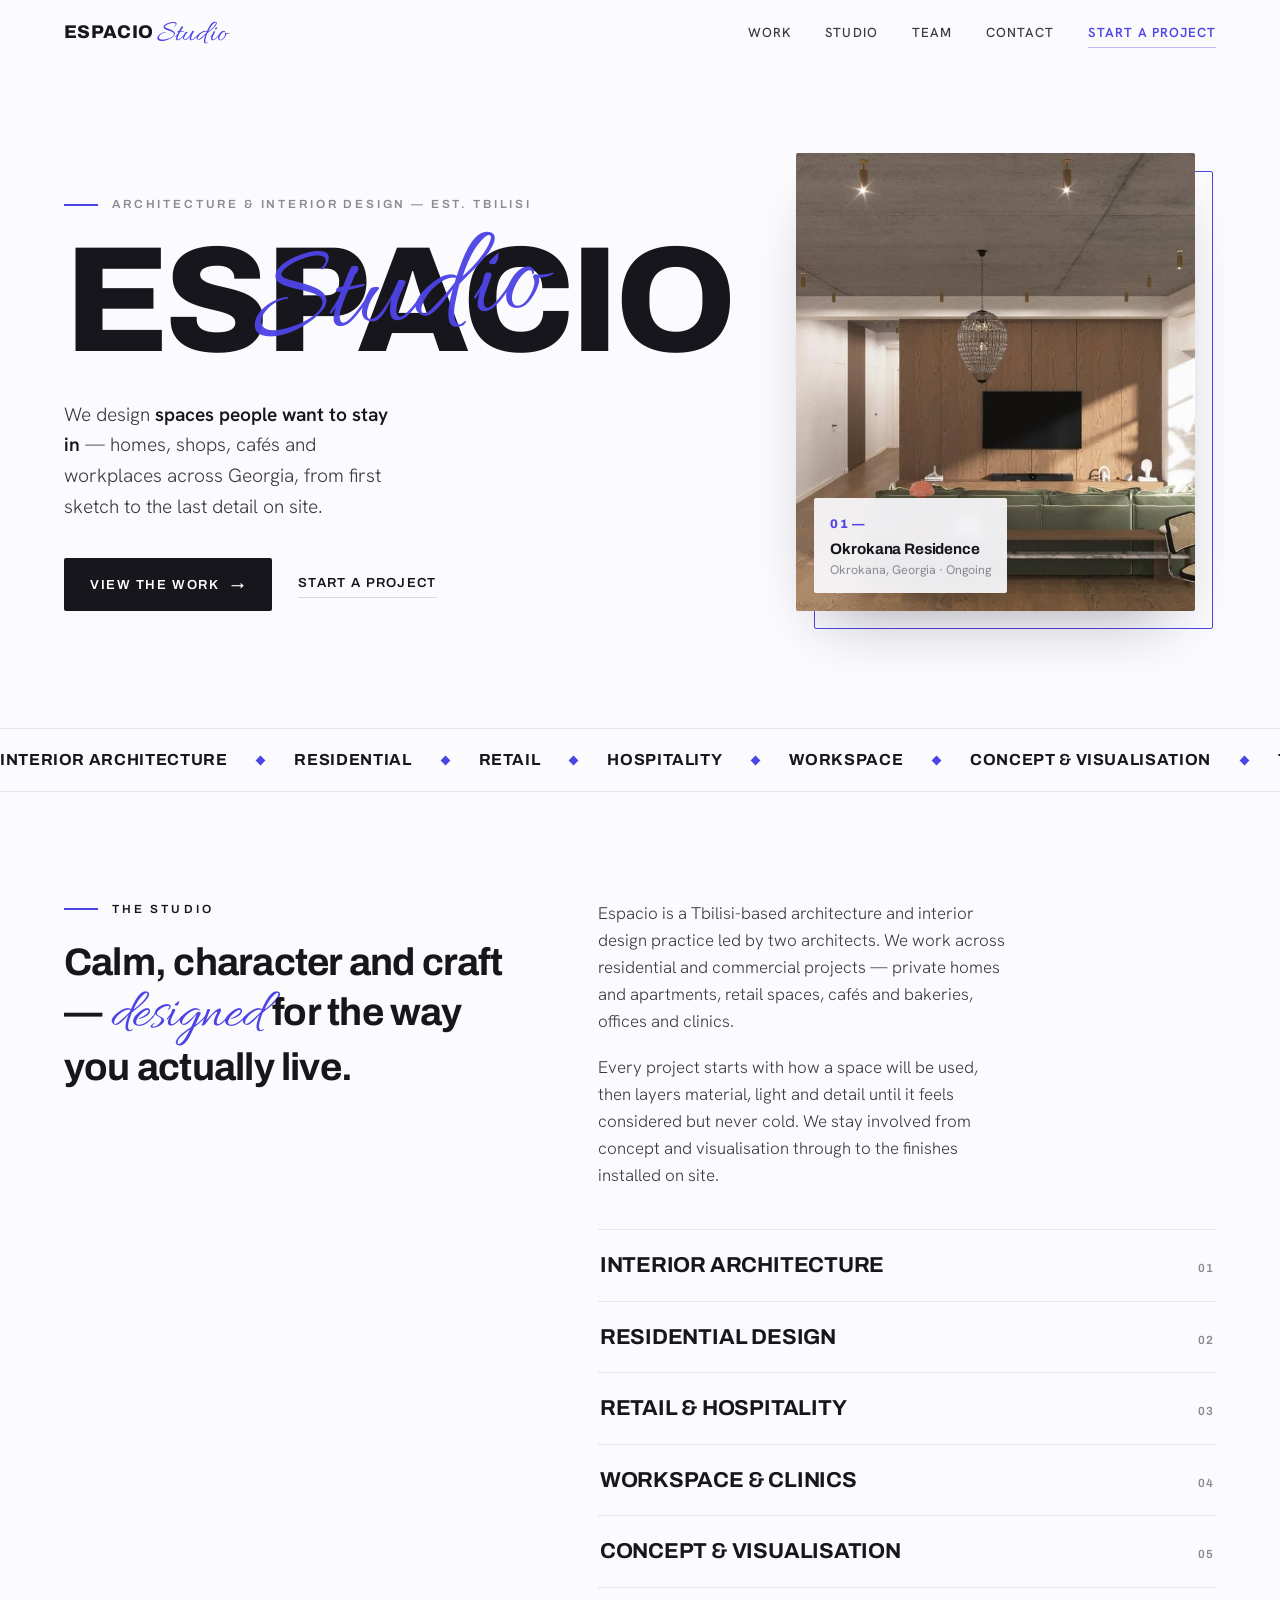
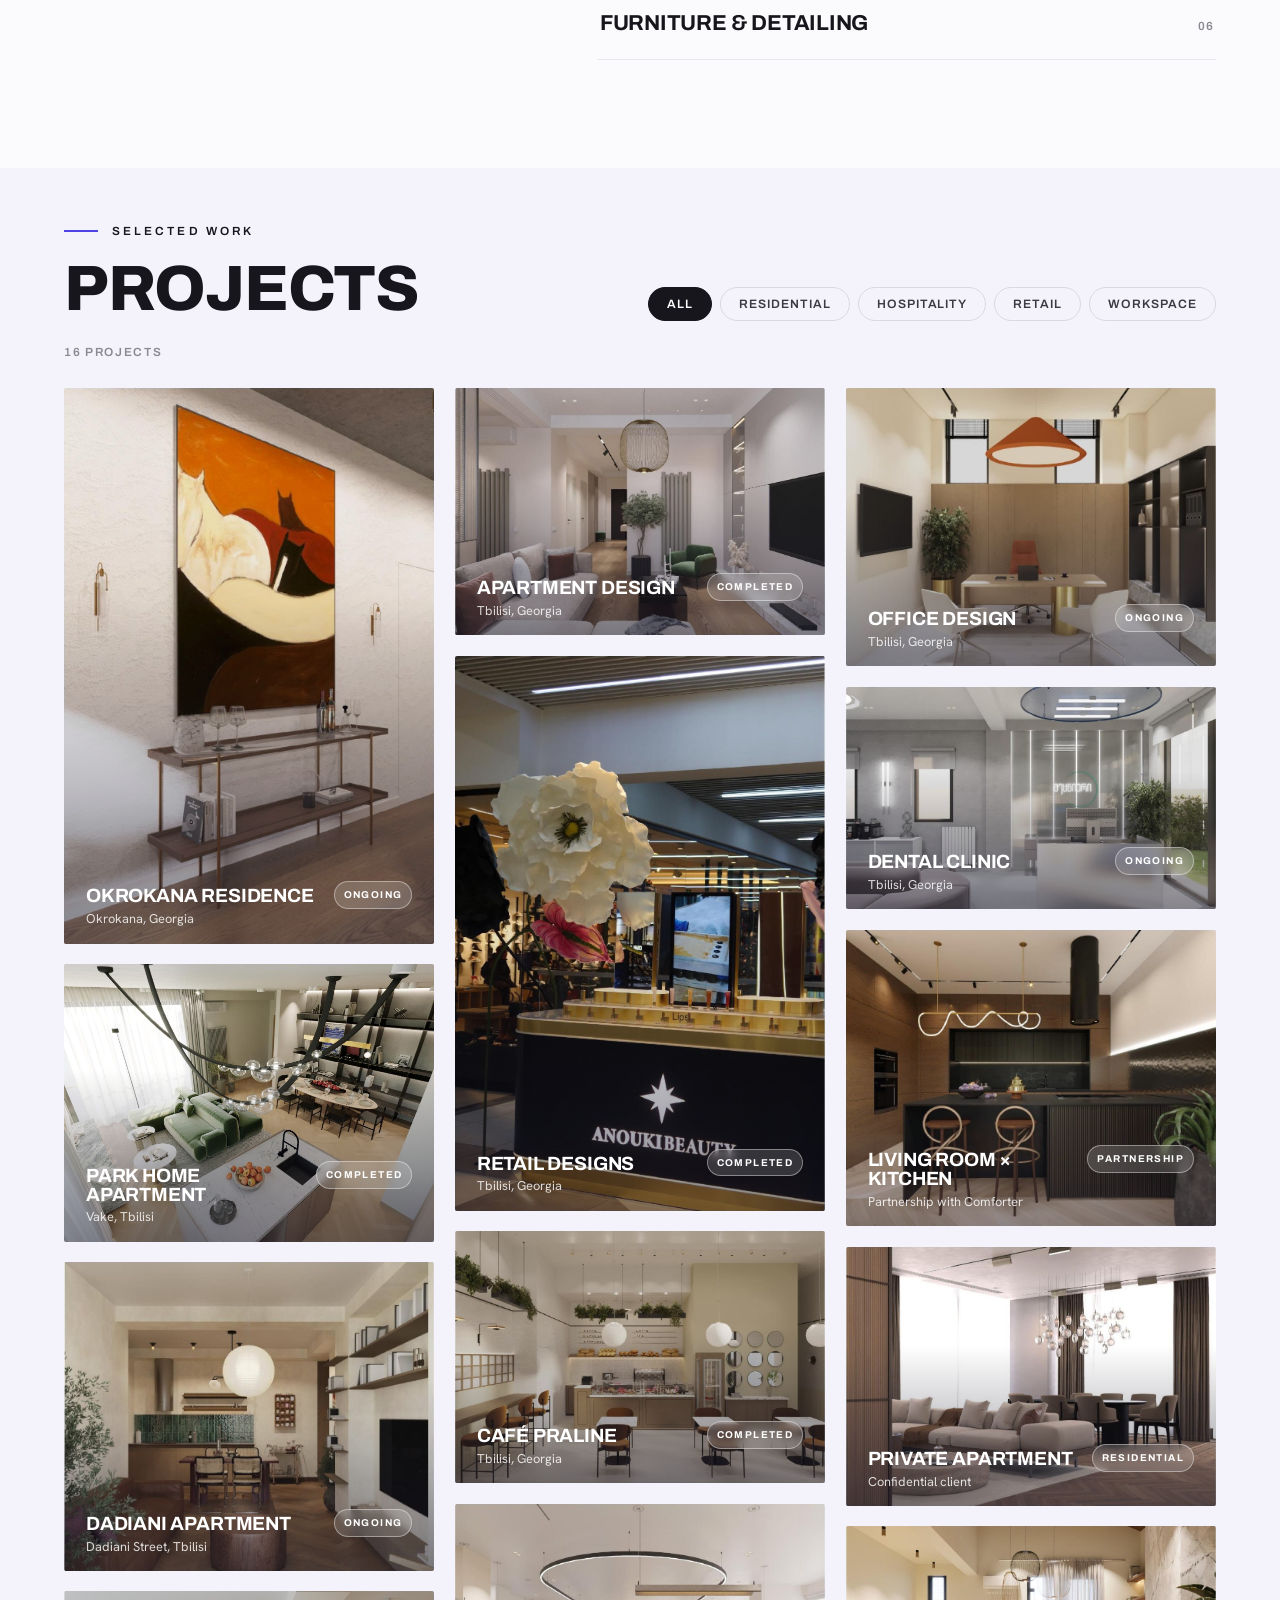
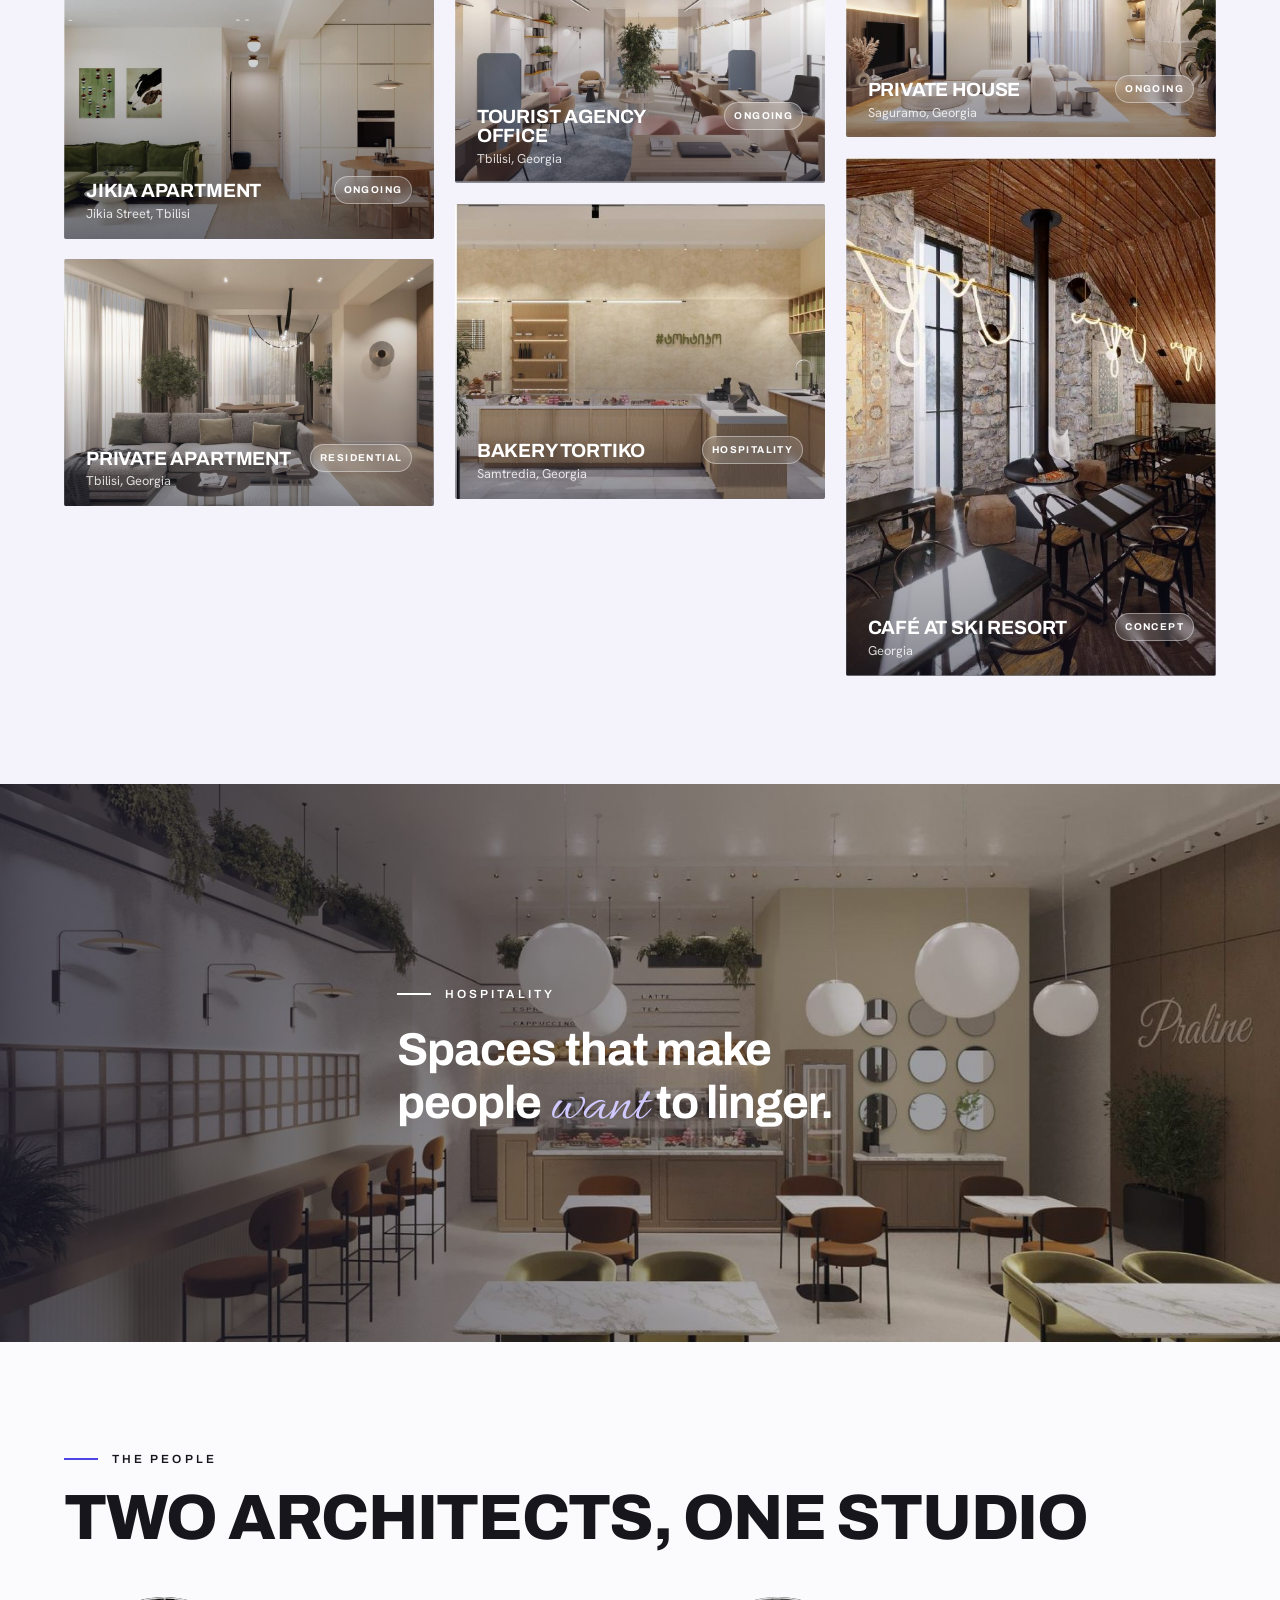
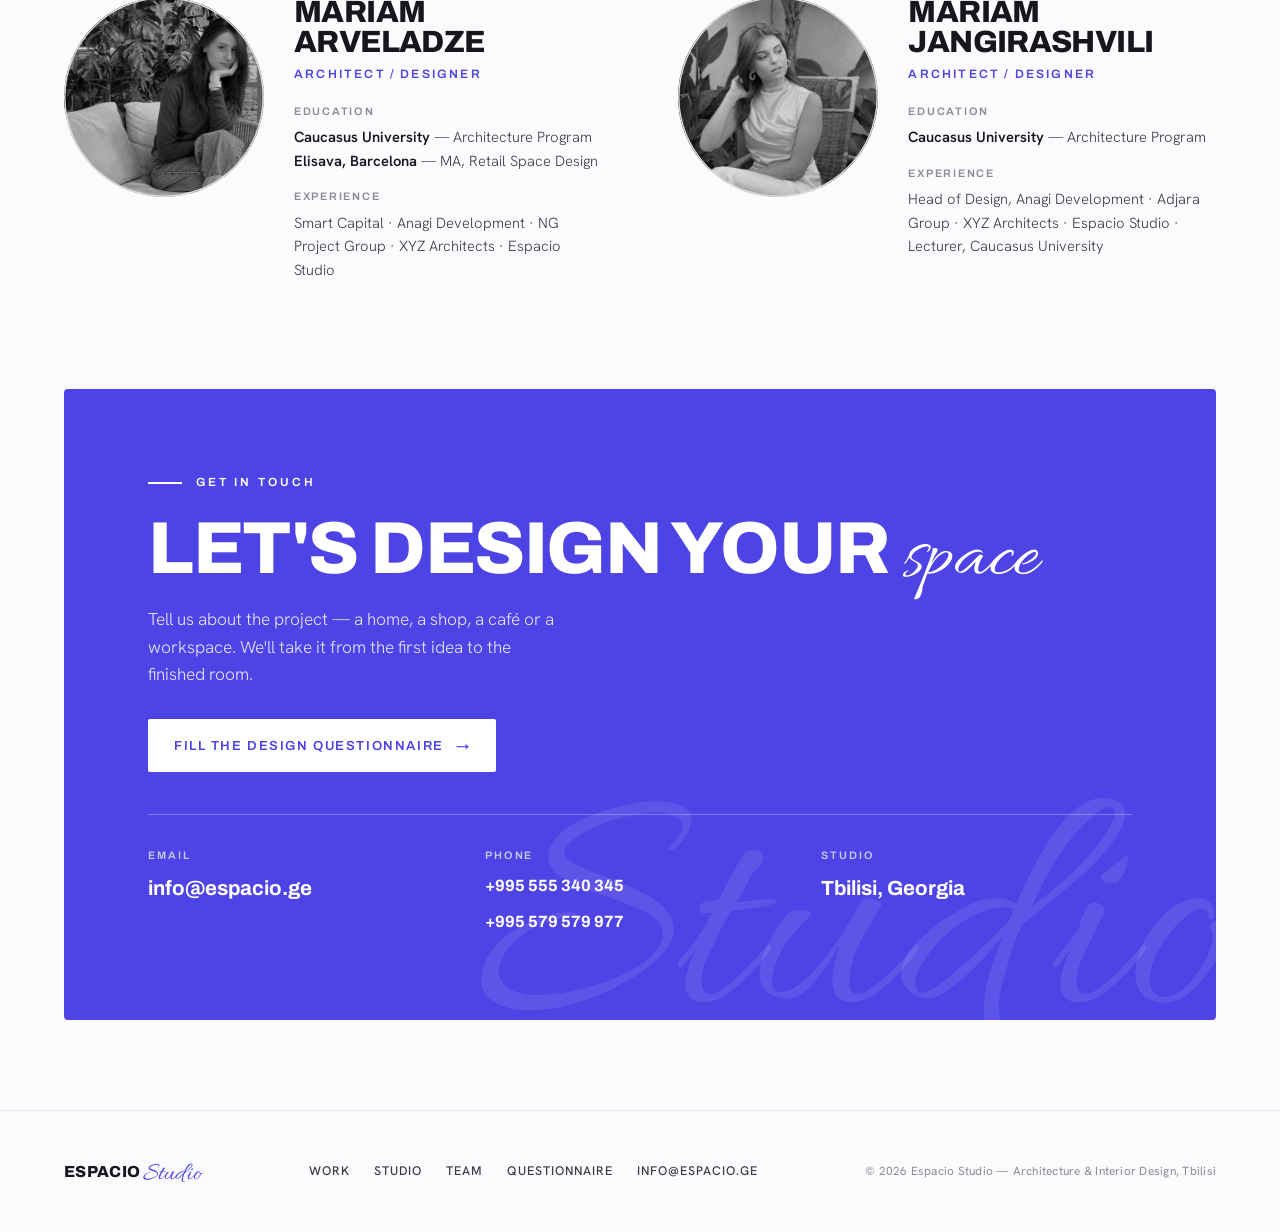
==== commit 9eeb66b8: "Phase 4: projects CMS — 122 PDF photos, DB-driven grid, /project/ pages, admin Projects tab with upl" ====
--- a/index.html
+++ b/index.html
@@ -533,7 +533,7 @@
 <script>
 /* ===== injected by build ===== */
 const ASSETS = {"apt-tbilisi-1": "site-assets/img_85d7dcffa1.jpg", "apt-tbilisi-2": "site-assets/img_c5577ba378.jpg", "band-praline": "site-assets/img_edb9ed5e91.jpg", "comforter-1": "site-assets/img_031693bf67.jpg", "comforter-2": "site-assets/img_4cf23615e0.jpg", "confidential-1": "site-assets/img_ff22f99e55.jpg", "confidential-2": "site-assets/img_11c7dd2aab.jpg", "dadiani-1": "site-assets/img_a19db14d90.jpg", "dadiani-2": "site-assets/img_b69401f874.jpg", "dental-1": "site-assets/img_895df0683e.jpg", "dental-2": "site-assets/img_c86dd3b0e2.jpg", "jikia-1": "site-assets/img_cd68e68a0f.jpg", "jikia-2": "site-assets/img_95d21a8b64.jpg", "office-1": "site-assets/img_19c9a70fbf.jpg", "office-2": "site-assets/img_0e54ab54e8.jpg", "okrokana-1": "site-assets/img_567b16ba03.jpg", "okrokana-2": "site-assets/img_3628784fbc.jpg", "parkhome-1": "site-assets/img_8451188a42.jpg", "parkhome-2": "site-assets/img_06a6aeec81.jpg", "praline-1": "site-assets/img_ea6063e474.jpg", "praline-2": "site-assets/img_d6aa87e73d.jpg", "private-apt-1": "site-assets/img_36eff099be.jpg", "private-apt-2": "site-assets/img_81f7e84772.jpg", "retail-1": "site-assets/img_638e6851b8.jpg", "retail-2": "site-assets/img_85f7318043.jpg", "saguramo-1": "site-assets/img_dc81d3b2c0.jpg", "saguramo-2": "site-assets/img_1c14358d99.jpg", "skiresort-1": "site-assets/img_43803b7b50.jpg", "skiresort-2": "site-assets/img_e8f96f2387.jpg", "team-arveladze": "site-assets/img_7a2f1ac056.jpg", "team-jangirashvili": "site-assets/img_1117c69e2d.jpg", "tortiko-1": "site-assets/img_af5021b723.jpg", "tortiko-2": "site-assets/img_8f5b57802b.jpg", "tourist-1": "site-assets/img_9924665fef.jpg", "tourist-2": "site-assets/img_b9d3b92bc5.jpg"};
-const PROJECTS = [{"id": "okrokana", "name": "Okrokana Residence", "loc": "Okrokana, Georgia", "status": "Ongoing", "cat": "residential", "catLabel": "Residential", "desc": "A hillside home where exposed concrete, warm oak and a sage-green palette frame long views across the valley.", "imgs": ["okrokana-1", "okrokana-2"]}, {"id": "parkhome", "name": "Park Home", "loc": "Vake, Tbilisi", "status": "Completed", "cat": "residential", "catLabel": "Residential", "desc": "A Vake apartment built around a sculptural marble island and a quiet, tonal living space.", "imgs": ["parkhome-1", "parkhome-2"]}, {"id": "dadiani", "name": "Dadiani Apartment", "loc": "Dadiani St, Tbilisi", "status": "Ongoing", "cat": "residential", "catLabel": "Residential", "desc": "Walnut joinery and a compact, considered kitchen for a young household in central Tbilisi.", "imgs": ["dadiani-1", "dadiani-2"]}, {"id": "jikia", "name": "Jikia Apartment", "loc": "Jikia St, Tbilisi", "status": "Ongoing", "cat": "residential", "catLabel": "Residential", "desc": "Soft light, sheer drapery and a green-velvet lounge — calm at the centre of the city.", "imgs": ["jikia-1", "jikia-2"]}, {"id": "private-apt", "name": "Private Apartment", "loc": "Tbilisi, Georgia", "status": "", "cat": "residential", "catLabel": "Residential", "desc": "An open living space in layered neutral greys, with texture and low, generous seating.", "imgs": ["private-apt-1", "private-apt-2"]}, {"id": "apt-tbilisi", "name": "Apartment Design", "loc": "Tbilisi, Georgia", "status": "Completed", "cat": "residential", "catLabel": "Residential", "desc": "Brushed metal, fluted glass and greenery give a tailored edge to a Tbilisi flat.", "imgs": ["apt-tbilisi-1", "apt-tbilisi-2"]}, {"id": "retail", "name": "Retail Designs", "loc": "Tbilisi, Georgia", "status": "Completed", "cat": "retail", "catLabel": "Retail", "desc": "Brand-led retail interiors, including a jewel-box beauty counter in deep black and brass.", "imgs": ["retail-1", "retail-2"]}, {"id": "praline", "name": "Café Praline", "loc": "Tbilisi, Georgia", "status": "Completed", "cat": "hospitality", "catLabel": "Hospitality", "desc": "A pastel patisserie with terrazzo, soft arches and a display that puts the product first.", "imgs": ["praline-1", "praline-2"]}, {"id": "tourist", "name": "Tourist Agency Office", "loc": "Tbilisi, Georgia", "status": "Ongoing", "cat": "workspace", "catLabel": "Workspace", "desc": "A welcoming travel office in blush and timber, explored across two layout options.", "imgs": ["tourist-1", "tourist-2"]}, {"id": "tortiko", "name": "Bakery Tortiko", "loc": "Samtredia, Georgia", "status": "", "cat": "hospitality", "catLabel": "Hospitality", "desc": "A neighbourhood bakery — bright, tiled and arranged around an open counter.", "imgs": ["tortiko-1", "tortiko-2"]}, {"id": "office", "name": "Office Design", "loc": "Tbilisi, Georgia", "status": "Ongoing", "cat": "workspace", "catLabel": "Workspace", "desc": "A warm, light-filled workspace with a statement pendant and a soft material palette.", "imgs": ["office-1", "office-2"]}, {"id": "dental", "name": "Dental Clinic", "loc": "Tbilisi, Georgia", "status": "Ongoing", "cat": "workspace", "catLabel": "Workspace", "desc": "A calm, luminous clinic where clean lines and backlighting replace clinical coldness.", "imgs": ["dental-1", "dental-2"]}, {"id": "comforter", "name": "Living Room × Kitchen", "loc": "with Comforter", "status": "", "cat": "residential", "catLabel": "Residential", "desc": "A combined living and kitchen concept, developed in partnership with Comforter.", "imgs": ["comforter-1", "comforter-2"]}, {"id": "confidential", "name": "Private Apartment", "loc": "Confidential client", "status": "", "cat": "residential", "catLabel": "Residential", "desc": "A confidential residence in deep, layered neutrals — two directions explored.", "imgs": ["confidential-1", "confidential-2"]}, {"id": "saguramo", "name": "Private House", "loc": "Saguramo, Georgia", "status": "Ongoing", "cat": "residential", "catLabel": "Residential", "desc": "A family house with a stone fireplace wall and a relaxed, rounded living room.", "imgs": ["saguramo-1", "saguramo-2"]}, {"id": "skiresort", "name": "Café at Ski Resort", "loc": "Concept", "status": "", "cat": "hospitality", "catLabel": "Hospitality", "desc": "A mountain café concept — stone, timber and warm neon against an alpine night.", "imgs": ["skiresort-1", "skiresort-2"]}];
+let PROJECTS = [{"id": "okrokana", "name": "Okrokana Residence", "loc": "Okrokana, Georgia", "status": "Ongoing", "cat": "residential", "catLabel": "Residential", "cover": "site-assets/projects/okrokana/03.jpg"}, {"id": "park-home", "name": "Park Home Apartment", "loc": "Vake, Tbilisi", "status": "Completed", "cat": "residential", "catLabel": "Residential", "cover": "site-assets/projects/park-home/01.jpg"}, {"id": "dadiani", "name": "Dadiani Apartment", "loc": "Dadiani Street, Tbilisi", "status": "Ongoing", "cat": "residential", "catLabel": "Residential", "cover": "site-assets/projects/dadiani/02.jpg"}, {"id": "jikia", "name": "Jikia Apartment", "loc": "Jikia Street, Tbilisi", "status": "Ongoing", "cat": "residential", "catLabel": "Residential", "cover": "site-assets/projects/jikia/03.jpg"}, {"id": "private-apartment", "name": "Private Apartment", "loc": "Tbilisi, Georgia", "status": "", "cat": "residential", "catLabel": "Residential", "cover": "site-assets/projects/private-apartment/01.jpg"}, {"id": "apartment-design", "name": "Apartment Design", "loc": "Tbilisi, Georgia", "status": "Completed", "cat": "residential", "catLabel": "Residential", "cover": "site-assets/projects/apartment-design/02.jpg"}, {"id": "retail-designs", "name": "Retail Designs", "loc": "Tbilisi, Georgia", "status": "Completed", "cat": "retail", "catLabel": "Retail", "cover": "site-assets/projects/retail-designs/03.jpg"}, {"id": "cafe-praline", "name": "Café Praline", "loc": "Tbilisi, Georgia", "status": "Completed", "cat": "hospitality", "catLabel": "Hospitality", "cover": "site-assets/projects/cafe-praline/03.jpg"}, {"id": "tourist-agency", "name": "Tourist Agency Office", "loc": "Tbilisi, Georgia", "status": "Ongoing", "cat": "workspace", "catLabel": "Workspace", "cover": "site-assets/projects/tourist-agency/06.jpg"}, {"id": "bakery-tortiko", "name": "Bakery Tortiko", "loc": "Samtredia, Georgia", "status": "", "cat": "hospitality", "catLabel": "Hospitality", "cover": "site-assets/projects/bakery-tortiko/03.jpg"}, {"id": "office-design", "name": "Office Design", "loc": "Tbilisi, Georgia", "status": "Ongoing", "cat": "workspace", "catLabel": "Workspace", "cover": "site-assets/projects/office-design/01.jpg"}, {"id": "dental-clinic", "name": "Dental Clinic", "loc": "Tbilisi, Georgia", "status": "Ongoing", "cat": "workspace", "catLabel": "Workspace", "cover": "site-assets/projects/dental-clinic/02.jpg"}, {"id": "comforter", "name": "Living Room × Kitchen", "loc": "Partnership with Comforter", "status": "Partnership", "cat": "residential", "catLabel": "Residential", "cover": "site-assets/projects/comforter/01.jpg"}, {"id": "confidential-apartment", "name": "Private Apartment", "loc": "Confidential client", "status": "", "cat": "residential", "catLabel": "Residential", "cover": "site-assets/projects/confidential-apartment/01.jpg"}, {"id": "private-house-saguramo", "name": "Private House", "loc": "Saguramo, Georgia", "status": "Ongoing", "cat": "residential", "catLabel": "Residential", "cover": "site-assets/projects/private-house-saguramo/02.jpg"}, {"id": "cafe-ski-resort", "name": "Café at Ski Resort", "loc": "Georgia", "status": "Concept", "cat": "hospitality", "catLabel": "Hospitality", "cover": "site-assets/projects/cafe-ski-resort/02.jpg"}];
 /* ============================== */
 
 // set all data-img sources
@@ -580,7 +580,7 @@
       <span class="num">${String(gi+1).padStart(2,'0')}</span>
       <span class="open" aria-hidden="true">↗</span>
       <div class="ph">
-        <img src="${ASSETS[p.imgs[0]]}" alt="${p.name}" loading="lazy"/>
+        <img src="${p.cover}" alt="${p.name}" loading="lazy"/>
         <div class="veil"></div><div class="ovl"></div>
       </div>
       <div class="info"><div class="meta"><h3>${p.name}</h3><div class="loc">${p.loc}</div></div>
@@ -593,7 +593,7 @@
   bindCards();
 }
 function bindCards(){
-  grid.querySelectorAll('.card').forEach(c=>c.addEventListener('click',()=>openLb(+c.dataset.i,0)));
+  grid.querySelectorAll('.card').forEach(c=>c.addEventListener('click',()=>{location.href='project/?p='+PROJECTS[+c.dataset.i].id;}));
 }
 filtersEl.addEventListener('click',e=>{
   const b=e.target.closest('button');if(!b)return;
@@ -647,6 +647,16 @@
 document.querySelectorAll('.reveal').forEach(el=>io.observe(el));
 
 renderGrid('all');
+// live projects from Supabase (fallback = embedded list)
+(async()=>{try{
+  const r=await fetch('https://coxsphbxxmotohicnosf.supabase.co/rest/v1/projects?visible=eq.true&order=sort.asc&select=slug,name,loc,status,cat,cover',
+    {headers:{apikey:'sb_publishable_dkgH0mhJpxnR32-ulcw5NA_ek9w17aU'}});
+  if(!r.ok)return; const rows=await r.json(); if(!rows.length)return;
+  const CATL={residential:'Residential',hospitality:'Hospitality',retail:'Retail',workspace:'Workspace'};
+  PROJECTS=rows.map(p=>({id:p.slug,name:p.name,loc:p.loc,status:p.status,cat:p.cat,catLabel:CATL[p.cat]||p.cat,cover:p.cover}));
+  const act=document.querySelector('.filters button.active');
+  renderGrid(act?act.dataset.cat:'all');
+}catch(e){}})();
 </script>
 </body>
 </html>
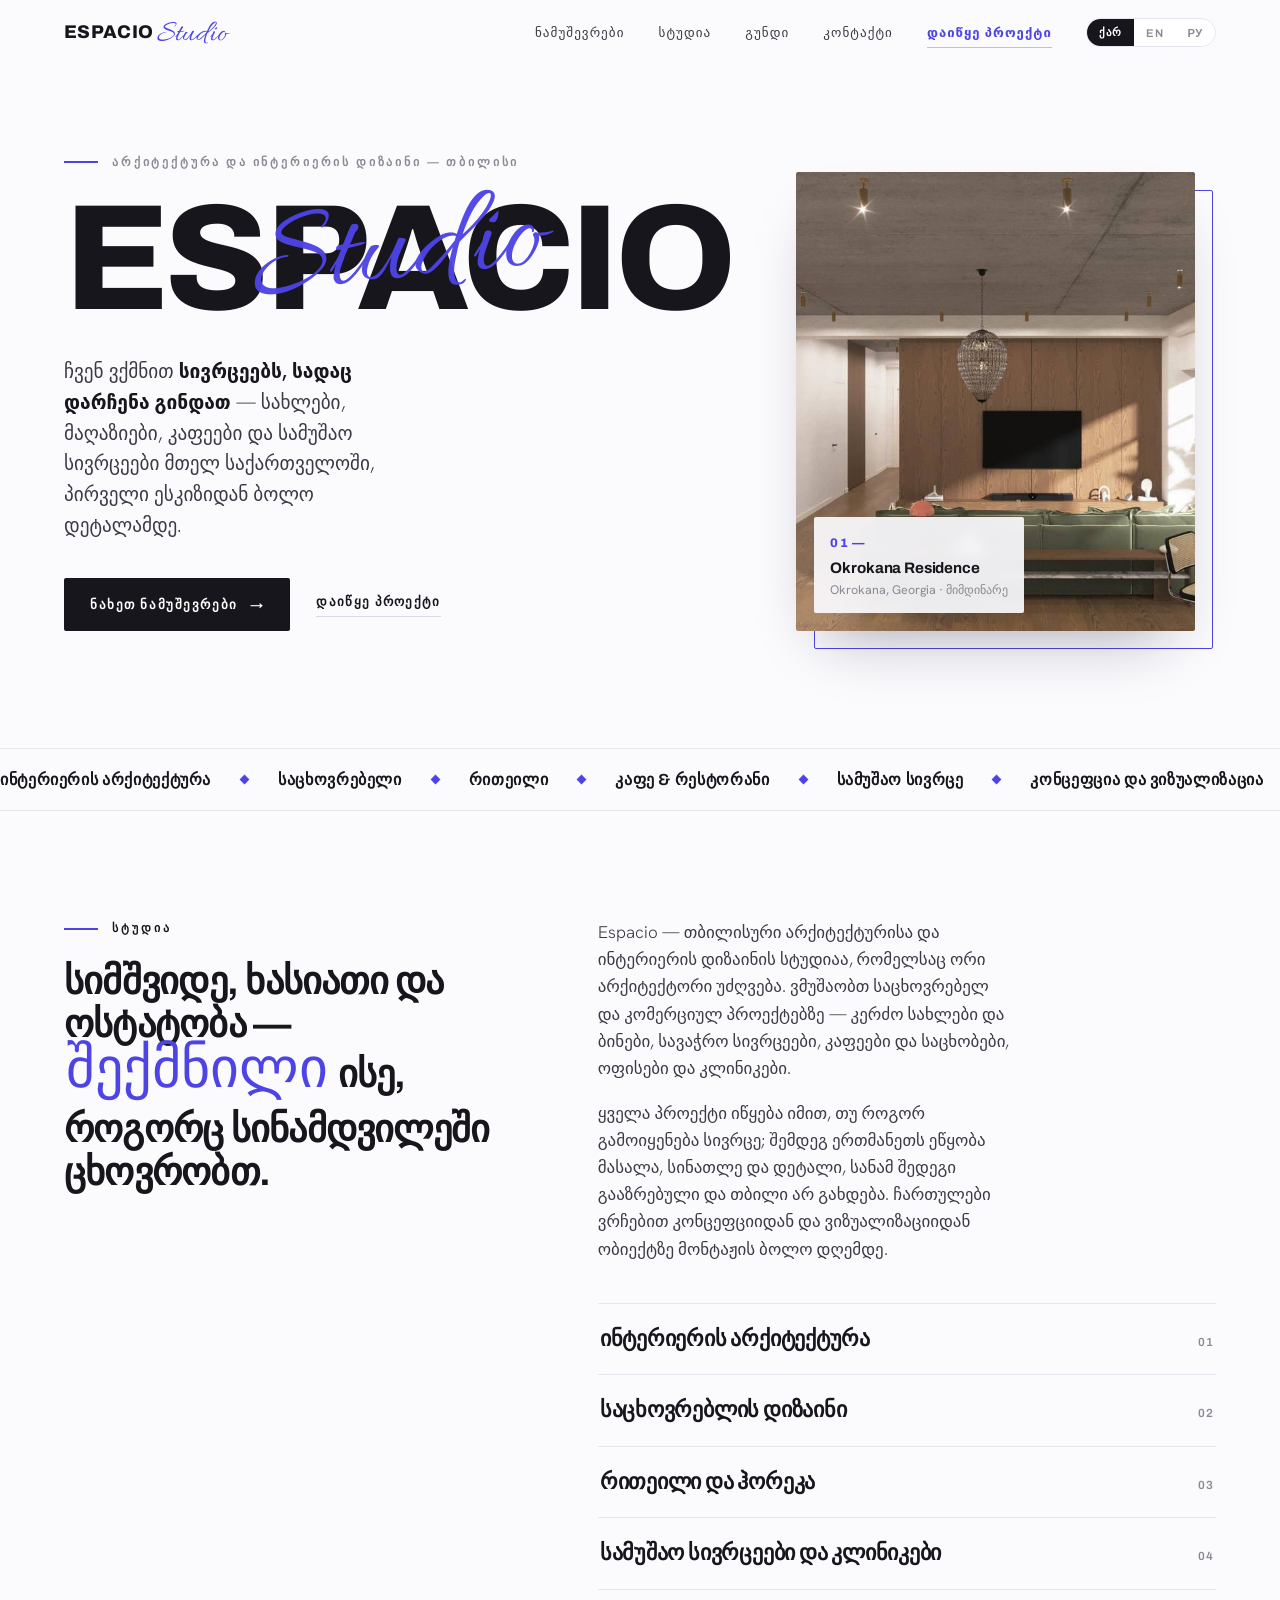
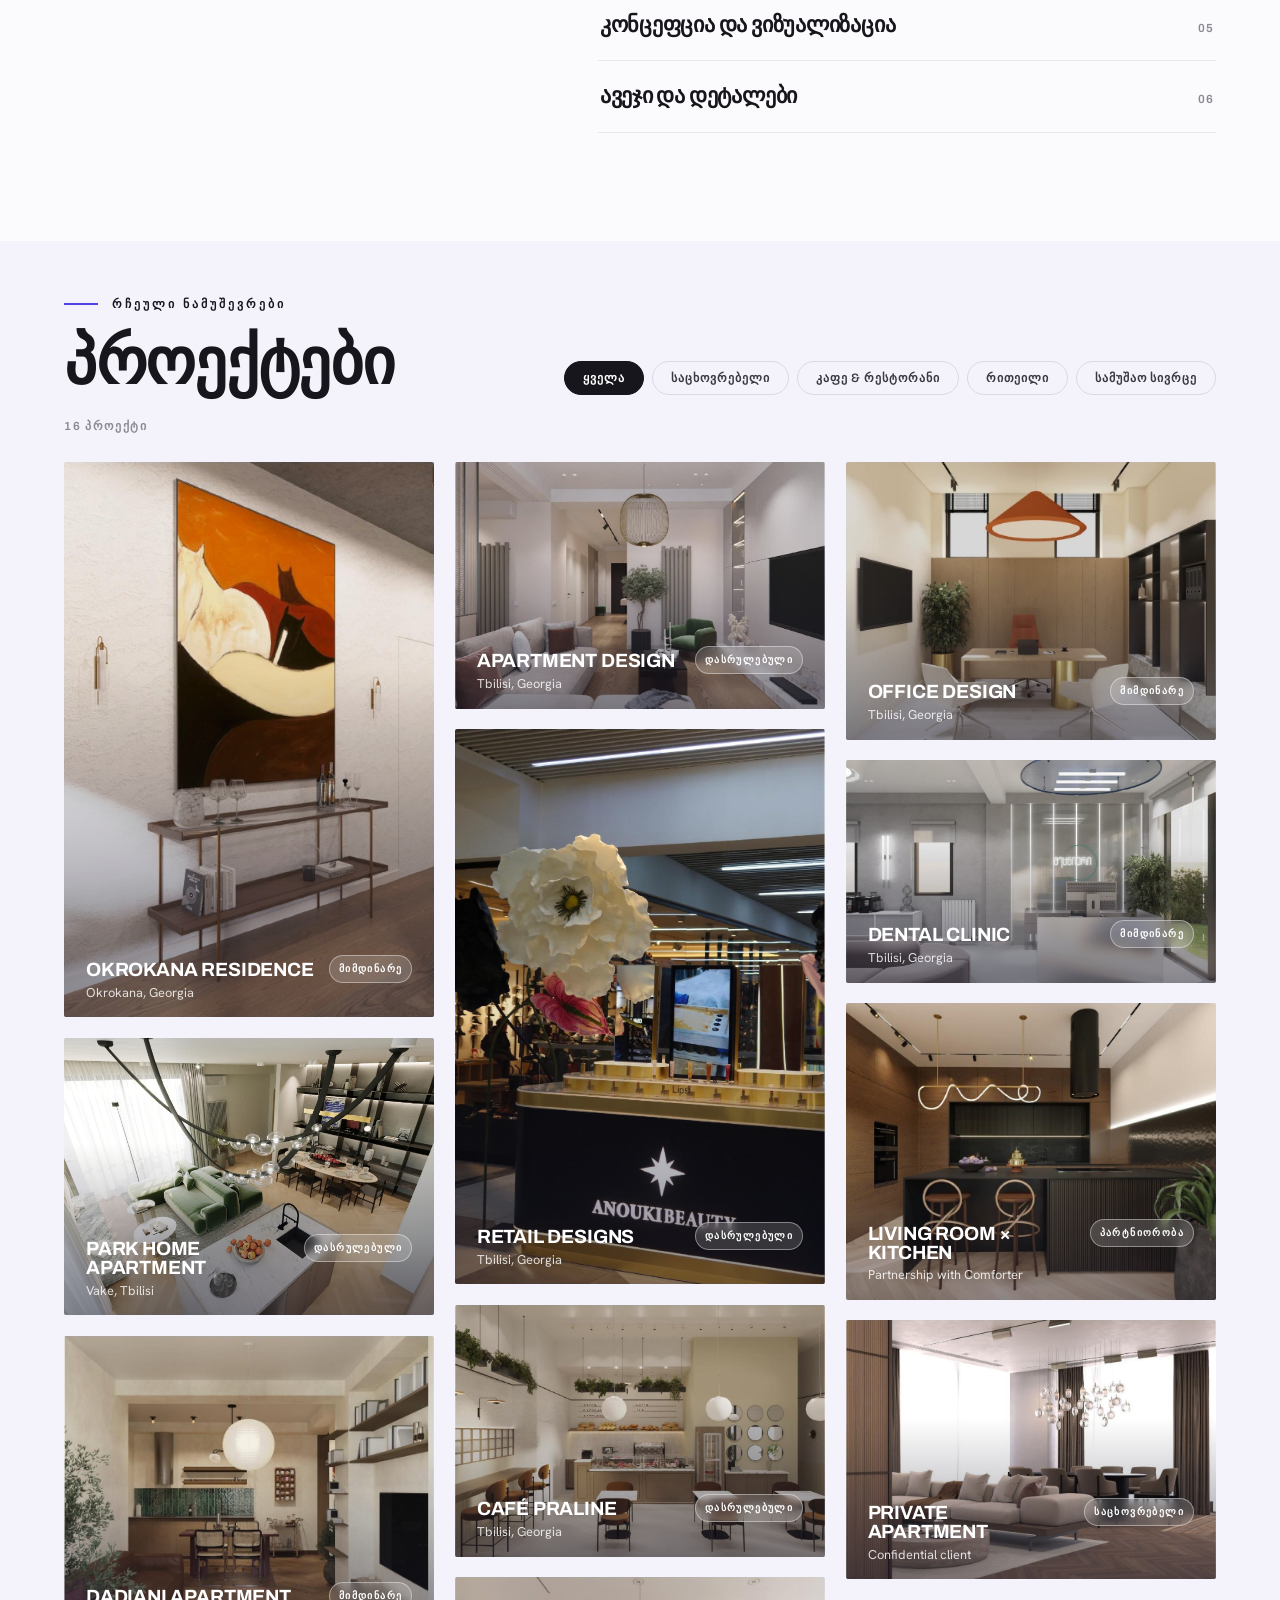
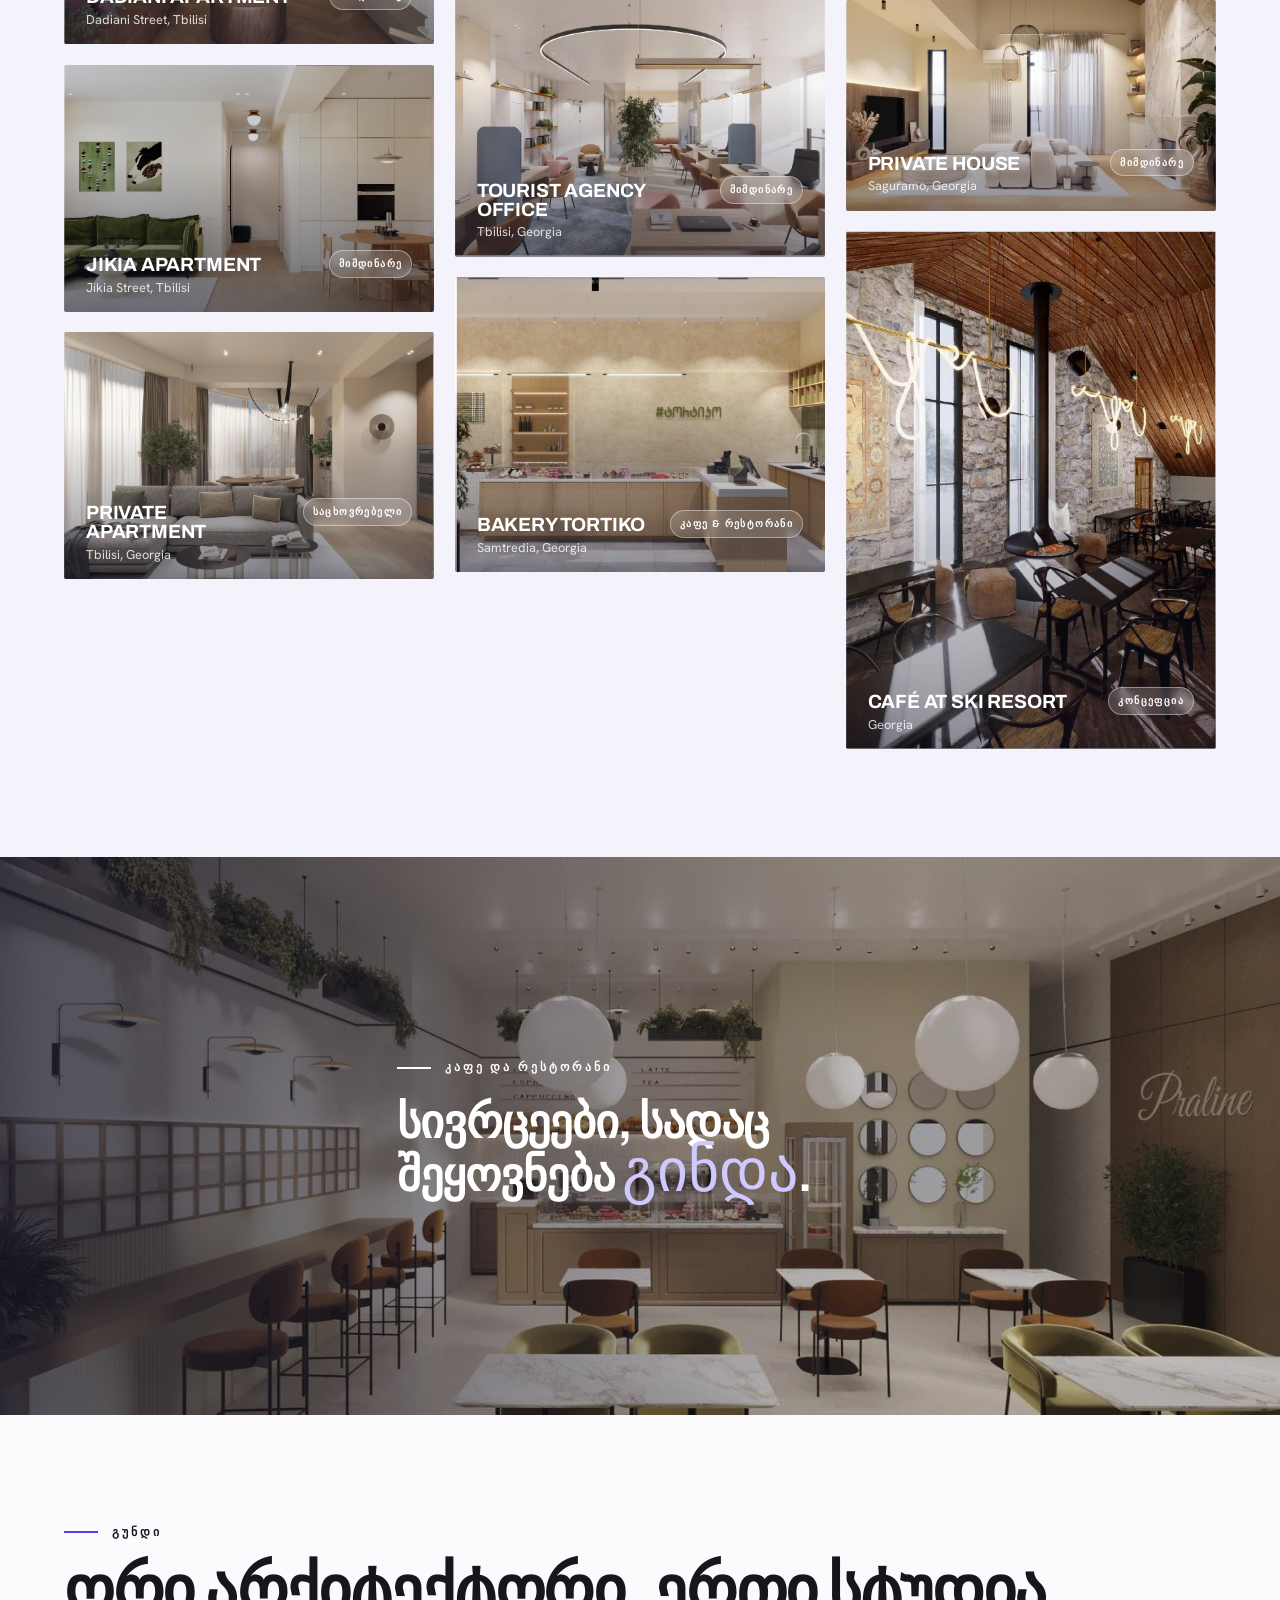
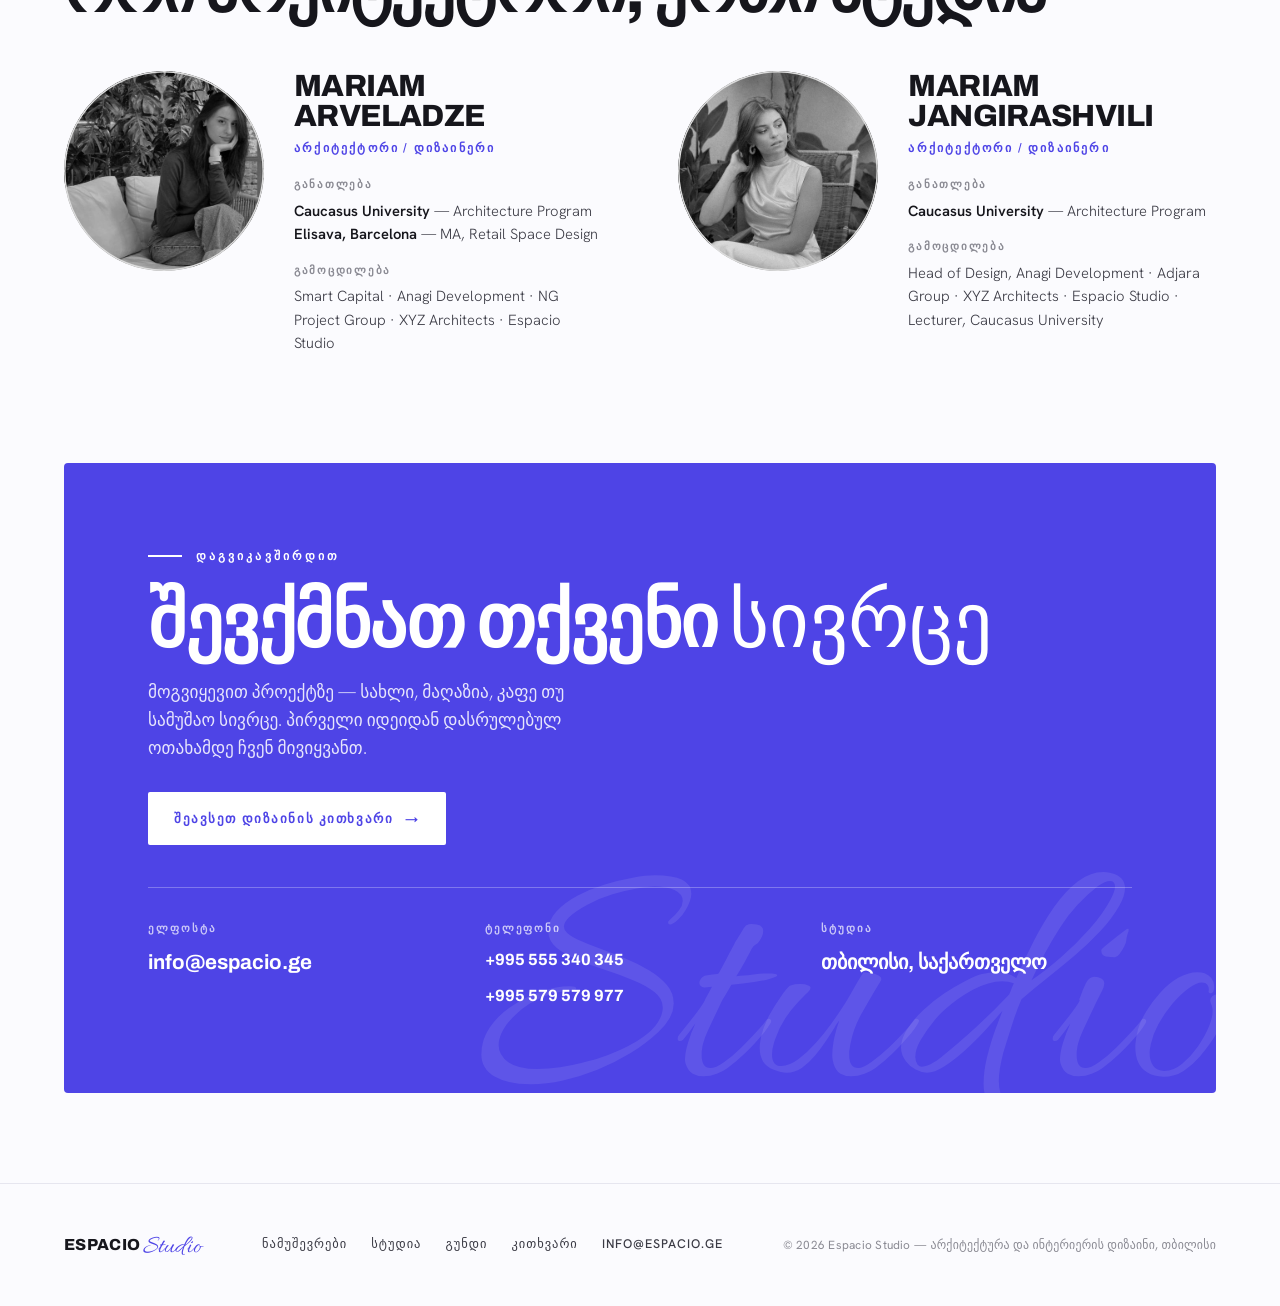
==== commit 3932cb12: "trilingual landing + project pages, Georgian default, language persists across site incl. questionna" ====
--- a/index.html
+++ b/index.html
@@ -5,6 +5,7 @@
 <meta name="viewport" content="width=device-width, initial-scale=1.0" />
 <title>Espacio Studio — Architecture & Interior Design, Tbilisi</title>
 <meta name="description" content="Espacio is a Tbilisi architecture and interior design studio working across homes, retail, hospitality and workspace — from first sketch to the last detail on site." />
+<link rel="icon" type="image/svg+xml" href="/favicon.svg"><link rel="apple-touch-icon" href="/apple-touch-icon.png">
 <link rel="preconnect" href="https://fonts.googleapis.com">
 <link rel="preconnect" href="https://fonts.gstatic.com" crossorigin>
 <link href="https://fonts.googleapis.com/css2?family=Archivo:wght@400;500;600;700;800;900&family=Hanken+Grotesk:wght@300;400;500;600&family=Allura&display=swap" rel="stylesheet">
@@ -78,6 +79,9 @@
 nav.links a.cta:hover::after{opacity:1}
 .menu-btn{display:none;flex-direction:column;gap:5px;background:none;border:0;cursor:pointer;padding:6px}
 .menu-btn span{width:24px;height:2px;background:var(--ink);transition:.3s var(--ease)}
+.lang-pick{display:inline-flex;border:1px solid var(--line);border-radius:20px;overflow:hidden;background:#fff}
+.lang-pick button{border:0;background:none;padding:7px 12px;font-family:"Archivo",sans-serif;font-size:.7rem;font-weight:600;letter-spacing:.06em;color:var(--muted);cursor:pointer;text-transform:uppercase}
+.lang-pick button.on{background:var(--ink);color:#fff}
 
 /* ---------- hero ---------- */
 .hero{padding:clamp(120px,17vh,180px) var(--gut) clamp(40px,7vh,72px)}
@@ -356,11 +360,12 @@
 <header class="nav" id="nav">
   <a href="#top" class="brand" aria-label="Espacio Studio home">ESPACIO<span class="s">Studio</span></a>
   <nav class="links" id="links">
-    <a href="#work">Work</a>
-    <a href="#studio">Studio</a>
-    <a href="#team">Team</a>
-    <a href="#contact">Contact</a>
-    <a href="questionnaire/" class="cta">Start a project</a>
+    <a href="#work" data-l="nav_work">Work</a>
+    <a href="#studio" data-l="nav_studio">Studio</a>
+    <a href="#team" data-l="nav_team">Team</a>
+    <a href="#contact" data-l="nav_contact">Contact</a>
+    <a href="questionnaire/" class="cta" data-l="nav_cta">Start a project</a>
+    <span class="lang-pick" id="langPick"><button data-lang="ge">ქარ</button><button data-lang="en">EN</button><button data-lang="ru">РУ</button></span>
   </nav>
   <button class="menu-btn" id="menuBtn" aria-label="Toggle menu"><span></span><span></span><span></span></button>
 </header>
@@ -369,15 +374,15 @@
 <section class="hero" id="top">
   <div class="hero-grid">
     <div class="hero-copy reveal">
-      <div class="hero-meta"><span class="tick"></span>Architecture &amp; Interior Design — Est. Tbilisi</div>
+      <div class="hero-meta"><span class="tick"></span><span data-l="hero_meta">Architecture &amp; Interior Design — Est. Tbilisi</span></div>
       <div class="wordmark">
         <div class="espacio">Espacio</div>
         <div class="script">Studio</div>
       </div>
-      <p class="hero-lede">We design <b>spaces people want to stay in</b> — homes, shops, cafés and workplaces across Georgia, from first sketch to the last detail on site.</p>
+      <p class="hero-lede" data-l="hero_lede">We design <b>spaces people want to stay in</b> — homes, shops, cafés and workplaces across Georgia, from first sketch to the last detail on site.</p>
       <div class="hero-actions">
-        <a href="#work" class="btn">View the work <span class="arr">→</span></a>
-        <a href="questionnaire/" class="link-quiet">Start a project</a>
+        <a href="#work" class="btn"><span data-l="hero_btn">View the work</span> <span class="arr">→</span></a>
+        <a href="questionnaire/" class="link-quiet" data-l="nav_cta2">Start a project</a>
       </div>
     </div>
     <figure class="hero-figure reveal">
@@ -386,7 +391,7 @@
       <figcaption class="hero-cap">
         <span class="n">01 —</span>
         <span class="t">Okrokana Residence</span>
-        <span class="l">Okrokana, Georgia · Ongoing</span>
+        <span class="l">Okrokana, Georgia · <span data-l="st_ongoing">Ongoing</span></span>
       </figcaption>
     </figure>
   </div>
@@ -401,13 +406,13 @@
 <section class="studio" id="studio">
   <div class="wrap studio-grid">
     <div class="reveal">
-      <div class="eyebrow"><span class="tick"></span>The Studio</div>
-      <p class="studio-statement" style="margin-top:22px">Calm, character and craft — <em>designed</em> for the way you actually live.</p>
+      <div class="eyebrow"><span class="tick"></span><span data-l="studio_eyebrow">The Studio</span></div>
+      <p class="studio-statement" style="margin-top:22px" data-l="studio_statement">Calm, character and craft — <em>designed</em> for the way you actually live.</p>
     </div>
     <div class="reveal">
       <div class="studio-body">
-        <p>Espacio is a Tbilisi-based architecture and interior design practice led by two architects. We work across residential and commercial projects — private homes and apartments, retail spaces, cafés and bakeries, offices and clinics.</p>
-        <p>Every project starts with how a space will be used, then layers material, light and detail until it feels considered but never cold. We stay involved from concept and visualisation through to the finishes installed on site.</p>
+        <p data-l="studio_p1">Espacio is a Tbilisi-based architecture and interior design practice led by two architects. We work across residential and commercial projects — private homes and apartments, retail spaces, cafés and bakeries, offices and clinics.</p>
+        <p data-l="studio_p2">Every project starts with how a space will be used, then layers material, light and detail until it feels considered but never cold. We stay involved from concept and visualisation through to the finishes installed on site.</p>
       </div>
       <div class="services" id="services"></div>
     </div>
@@ -419,8 +424,8 @@
   <div class="wrap">
     <div class="work-head">
       <div class="section-head reveal">
-        <div class="eyebrow"><span class="tick"></span>Selected Work</div>
-        <h2>Projects</h2>
+        <div class="eyebrow"><span class="tick"></span><span data-l="work_eyebrow">Selected Work</span></div>
+        <h2 data-l="work_h2">Projects</h2>
       </div>
       <div class="filters reveal" id="filters"></div>
     </div>
@@ -433,8 +438,8 @@
 <section class="band reveal">
   <img data-img="band-praline" alt="Café Praline interior" />
   <div class="wrap band-inner">
-    <div class="eyebrow"><span class="tick"></span>Hospitality</div>
-    <blockquote>Spaces that make people <em>want</em> to linger.</blockquote>
+    <div class="eyebrow"><span class="tick"></span><span data-l="band_eyebrow">Hospitality</span></div>
+    <blockquote data-l="band_quote">Spaces that make people <em>want</em> to linger.</blockquote>
   </div>
 </section>
 
@@ -442,19 +447,19 @@
 <section class="team" id="team">
   <div class="wrap">
     <div class="section-head reveal">
-      <div class="eyebrow"><span class="tick"></span>The People</div>
-      <h2>Two architects, one studio</h2>
+      <div class="eyebrow"><span class="tick"></span><span data-l="team_eyebrow">The People</span></div>
+      <h2 data-l="team_h2">Two architects, one studio</h2>
     </div>
     <div class="members">
       <article class="member reveal">
         <div class="pic"><img data-img="team-arveladze" alt="Mariam Arveladze" /></div>
         <div>
           <h3>Mariam Arveladze</h3>
-          <div class="role">Architect / Designer</div>
+          <div class="role" data-l="role">Architect / Designer</div>
           <dl>
-            <dt>Education</dt>
+            <dt data-l="dt_edu">Education</dt>
             <dd><b>Caucasus University</b> — Architecture Program<br><b>Elisava, Barcelona</b> — MA, Retail Space Design</dd>
-            <dt>Experience</dt>
+            <dt data-l="dt_exp">Experience</dt>
             <dd>Smart Capital · Anagi Development · NG Project Group · XYZ Architects · Espacio Studio</dd>
           </dl>
         </div>
@@ -463,11 +468,11 @@
         <div class="pic"><img data-img="team-jangirashvili" alt="Mariam Jangirashvili" /></div>
         <div>
           <h3>Mariam Jangirashvili</h3>
-          <div class="role">Architect / Designer</div>
+          <div class="role" data-l="role">Architect / Designer</div>
           <dl>
-            <dt>Education</dt>
+            <dt data-l="dt_edu">Education</dt>
             <dd><b>Caucasus University</b> — Architecture Program</dd>
-            <dt>Experience</dt>
+            <dt data-l="dt_exp">Experience</dt>
             <dd>Head of Design, Anagi Development · Adjara Group · XYZ Architects · Espacio Studio · Lecturer, Caucasus University</dd>
           </dl>
         </div>
@@ -479,17 +484,17 @@
 <!-- CONTACT -->
 <section class="contact" id="contact">
   <div class="contact-card reveal">
-    <div class="eyebrow"><span class="tick"></span>Get in touch</div>
-    <h2>Let's design your <em>space</em></h2>
-    <p class="contact-lede">Tell us about the project — a home, a shop, a café or a workspace. We'll take it from the first idea to the finished room.</p>
-    <a class="btn btn-inv" href="questionnaire/" style="position:relative;margin-top:30px">Fill the design questionnaire <span class="arr">→</span></a>
+    <div class="eyebrow"><span class="tick"></span><span data-l="c_eyebrow">Get in touch</span></div>
+    <h2 data-l="c_h2">Let's design your <em>space</em></h2>
+    <p class="contact-lede" data-l="c_lede">Tell us about the project — a home, a shop, a café or a workspace. We'll take it from the first idea to the finished room.</p>
+    <a class="btn btn-inv" href="questionnaire/" style="position:relative;margin-top:30px"><span data-l="c_btn">Fill the design questionnaire</span> <span class="arr">→</span></a>
     <div class="contact-rows">
-      <div class="crow"><div class="k">Email</div><a class="v" href="mailto:info@espacio.ge">info@espacio.ge</a></div>
-      <div class="crow"><div class="k">Phone</div>
+      <div class="crow"><div class="k" data-l="c_email">Email</div><a class="v" href="mailto:info@espacio.ge">info@espacio.ge</a></div>
+      <div class="crow"><div class="k" data-l="c_phone">Phone</div>
         <a class="v sm" href="tel:+995555340345">+995 555 340 345</a>
         <a class="v sm" href="tel:+995579579977">+995 579 579 977</a>
       </div>
-      <div class="crow"><div class="k">Studio</div><div class="v">Tbilisi, Georgia</div></div>
+      <div class="crow"><div class="k" data-l="c_studio">Studio</div><div class="v" data-l="c_city">Tbilisi, Georgia</div></div>
     </div>
   </div>
 </section>
@@ -497,10 +502,10 @@
 <footer>
   <a href="#top" class="brand">ESPACIO<span class="s">Studio</span></a>
   <div class="fnav">
-    <a href="#work">Work</a><a href="#studio">Studio</a><a href="#team">Team</a><a href="questionnaire/">Questionnaire</a>
+    <a href="#work" data-l="nav_work">Work</a><a href="#studio" data-l="nav_studio">Studio</a><a href="#team" data-l="nav_team">Team</a><a href="questionnaire/" data-l="f_quest">Questionnaire</a>
     <a href="mailto:info@espacio.ge">info@espacio.ge</a>
   </div>
-  <div class="copy">© <span id="yr"></span> Espacio Studio — Architecture &amp; Interior Design, Tbilisi</div>
+  <div class="copy">© <span id="yr"></span> <span data-l="f_copy">Espacio Studio — Architecture &amp; Interior Design, Tbilisi</span></div>
 </footer>
 
 <!-- LIGHTBOX -->
@@ -554,16 +559,103 @@
 links.querySelectorAll('a').forEach(a=>a.addEventListener('click',()=>{
   links.classList.remove('show');nav.classList.remove('menu-open');}));
 
+
+// ================= LANDING i18n (ge default) =================
+const ESP_L = {
+ge:{
+ nav_work:"ნამუშევრები", nav_studio:"სტუდია", nav_team:"გუნდი", nav_contact:"კონტაქტი",
+ nav_cta:"დაიწყე პროექტი", nav_cta2:"დაიწყე პროექტი", f_quest:"კითხვარი",
+ hero_meta:"არქიტექტურა და ინტერიერის დიზაინი — თბილისი",
+ hero_lede:"ჩვენ ვქმნით <b>სივრცეებს, სადაც დარჩენა გინდათ</b> — სახლები, მაღაზიები, კაფეები და სამუშაო სივრცეები მთელ საქართველოში, პირველი ესკიზიდან ბოლო დეტალამდე.",
+ hero_btn:"ნახეთ ნამუშევრები", st_ongoing:"მიმდინარე",
+ studio_eyebrow:"სტუდია",
+ studio_statement:"სიმშვიდე, ხასიათი და ოსტატობა — <em>შექმნილი</em> ისე, როგორც სინამდვილეში ცხოვრობთ.",
+ studio_p1:"Espacio — თბილისური არქიტექტურისა და ინტერიერის დიზაინის სტუდიაა, რომელსაც ორი არქიტექტორი უძღვება. ვმუშაობთ საცხოვრებელ და კომერციულ პროექტებზე — კერძო სახლები და ბინები, სავაჭრო სივრცეები, კაფეები და საცხობები, ოფისები და კლინიკები.",
+ studio_p2:"ყველა პროექტი იწყება იმით, თუ როგორ გამოიყენება სივრცე; შემდეგ ერთმანეთს ეწყობა მასალა, სინათლე და დეტალი, სანამ შედეგი გააზრებული და თბილი არ გახდება. ჩართულები ვრჩებით კონცეფციიდან და ვიზუალიზაციიდან ობიექტზე მონტაჟის ბოლო დღემდე.",
+ work_eyebrow:"რჩეული ნამუშევრები", work_h2:"პროექტები",
+ band_eyebrow:"კაფე და რესტორანი", band_quote:"სივრცეები, სადაც შეყოვნება <em>გინდა</em>.",
+ team_eyebrow:"გუნდი", team_h2:"ორი არქიტექტორი, ერთი სტუდია",
+ role:"არქიტექტორი / დიზაინერი", dt_edu:"განათლება", dt_exp:"გამოცდილება",
+ c_eyebrow:"დაგვიკავშირდით", c_h2:"შევქმნათ თქვენი <em>სივრცე</em>",
+ c_lede:"მოგვიყევით პროექტზე — სახლი, მაღაზია, კაფე თუ სამუშაო სივრცე. პირველი იდეიდან დასრულებულ ოთახამდე ჩვენ მივიყვანთ.",
+ c_btn:"შეავსეთ დიზაინის კითხვარი", c_email:"ელფოსტა", c_phone:"ტელეფონი", c_studio:"სტუდია", c_city:"თბილისი, საქართველო",
+ f_copy:"Espacio Studio — არქიტექტურა და ინტერიერის დიზაინი, თბილისი",
+ mq:["ინტერიერის არქიტექტურა","საცხოვრებელი","რითეილი","კაფე & რესტორანი","სამუშაო სივრცე","კონცეფცია და ვიზუალიზაცია","თბილისი, საქართველო"],
+ services:["ინტერიერის არქიტექტურა","საცხოვრებლის დიზაინი","რითეილი და ჰორეკა","სამუშაო სივრცეები და კლინიკები","კონცეფცია და ვიზუალიზაცია","ავეჯი და დეტალები"],
+ cats:{all:"ყველა",residential:"საცხოვრებელი",hospitality:"კაფე & რესტორანი",retail:"რითეილი",workspace:"სამუშაო სივრცე"},
+ stat:{Ongoing:"მიმდინარე",Completed:"დასრულებული",Concept:"კონცეფცია",Partnership:"პარტნიორობა"},
+ projWord:"პროექტი", title:"Espacio Studio — არქიტექტურა და ინტერიერის დიზაინი, თბილისი"},
+en:{
+ nav_work:"Work", nav_studio:"Studio", nav_team:"Team", nav_contact:"Contact",
+ nav_cta:"Start a project", nav_cta2:"Start a project", f_quest:"Questionnaire",
+ hero_meta:"Architecture & Interior Design — Est. Tbilisi",
+ hero_lede:"We design <b>spaces people want to stay in</b> — homes, shops, cafés and workplaces across Georgia, from first sketch to the last detail on site.",
+ hero_btn:"View the work", st_ongoing:"Ongoing",
+ studio_eyebrow:"The Studio",
+ studio_statement:"Calm, character and craft — <em>designed</em> for the way you actually live.",
+ studio_p1:"Espacio is a Tbilisi-based architecture and interior design practice led by two architects. We work across residential and commercial projects — private homes and apartments, retail spaces, cafés and bakeries, offices and clinics.",
+ studio_p2:"Every project starts with how a space will be used, then layers material, light and detail until it feels considered but never cold. We stay involved from concept and visualisation through to the finishes installed on site.",
+ work_eyebrow:"Selected Work", work_h2:"Projects",
+ band_eyebrow:"Hospitality", band_quote:"Spaces that make people <em>want</em> to linger.",
+ team_eyebrow:"The People", team_h2:"Two architects, one studio",
+ role:"Architect / Designer", dt_edu:"Education", dt_exp:"Experience",
+ c_eyebrow:"Get in touch", c_h2:"Let&#39;s design your <em>space</em>",
+ c_lede:"Tell us about the project — a home, a shop, a café or a workspace. We&#39;ll take it from the first idea to the finished room.",
+ c_btn:"Fill the design questionnaire", c_email:"Email", c_phone:"Phone", c_studio:"Studio", c_city:"Tbilisi, Georgia",
+ f_copy:"Espacio Studio — Architecture & Interior Design, Tbilisi",
+ mq:["Interior Architecture","Residential","Retail","Hospitality","Workspace","Concept & Visualisation","Tbilisi, Georgia"],
+ services:["Interior Architecture","Residential Design","Retail & Hospitality","Workspace & Clinics","Concept & Visualisation","Furniture & Detailing"],
+ cats:{all:"All",residential:"Residential",hospitality:"Hospitality",retail:"Retail",workspace:"Workspace"},
+ stat:{Ongoing:"Ongoing",Completed:"Completed",Concept:"Concept",Partnership:"Partnership"},
+ projWord:"projects", title:"Espacio Studio — Architecture & Interior Design, Tbilisi"},
+ru:{
+ nav_work:"Работы", nav_studio:"Студия", nav_team:"Команда", nav_contact:"Контакты",
+ nav_cta:"Начать проект", nav_cta2:"Начать проект", f_quest:"Анкета",
+ hero_meta:"Архитектура и дизайн интерьера — Тбилиси",
+ hero_lede:"Мы создаём <b>пространства, в которых хочется остаться</b> — дома, магазины, кафе и рабочие пространства по всей Грузии, от первого эскиза до последней детали.",
+ hero_btn:"Смотреть работы", st_ongoing:"В процессе",
+ studio_eyebrow:"Студия",
+ studio_statement:"Спокойствие, характер и мастерство — <em>созданные</em> для того, как вы живёте на самом деле.",
+ studio_p1:"Espacio — тбилисская студия архитектуры и дизайна интерьера, которую ведут два архитектора. Мы работаем над жилыми и коммерческими проектами — частные дома и квартиры, магазины, кафе и пекарни, офисы и клиники.",
+ studio_p2:"Каждый проект начинается с того, как пространство будет использоваться; затем слой за слоем добавляются материал, свет и детали — пока результат не станет продуманным, но тёплым. Мы остаёмся вовлечёнными от концепции и визуализации до последней детали на объекте.",
+ work_eyebrow:"Избранные работы", work_h2:"Проекты",
+ band_eyebrow:"Кафе и рестораны", band_quote:"Пространства, в которых <em>хочется</em> задержаться.",
+ team_eyebrow:"Команда", team_h2:"Два архитектора, одна студия",
+ role:"Архитектор / Дизайнер", dt_edu:"Образование", dt_exp:"Опыт",
+ c_eyebrow:"Свяжитесь с нами", c_h2:"Создадим ваше <em>пространство</em>",
+ c_lede:"Расскажите о проекте — дом, магазин, кафе или рабочее пространство. Мы проведём его от первой идеи до готовой комнаты.",
+ c_btn:"Заполнить дизайн-анкету", c_email:"Почта", c_phone:"Телефон", c_studio:"Студия", c_city:"Тбилиси, Грузия",
+ f_copy:"Espacio Studio — Архитектура и дизайн интерьера, Тбилиси",
+ mq:["Архитектура интерьера","Жилые","Ритейл","Кафе и рестораны","Офисы","Концепция и визуализация","Тбилиси, Грузия"],
+ services:["Архитектура интерьера","Дизайн жилья","Ритейл и HoReCa","Офисы и клиники","Концепция и визуализация","Мебель и детали"],
+ cats:{all:"Все",residential:"Жилые",hospitality:"Кафе и рестораны",retail:"Ритейл",workspace:"Офисы"},
+ stat:{Ongoing:"В процессе",Completed:"Завершён",Concept:"Концепт",Partnership:"Партнёрство"},
+ projWord:"проектов", title:"Espacio Studio — Архитектура и дизайн интерьера, Тбилиси"}
+};
+let espLang = localStorage.getItem("espacio_lang") || "ge";
+function L(){ return ESP_L[espLang] || ESP_L.ge; }
+function applyLang(l){
+  espLang = l; localStorage.setItem("espacio_lang", l);
+  document.documentElement.lang = l === "ge" ? "ka" : l;
+  document.title = L().title;
+  document.querySelectorAll("[data-l]").forEach(el => { const v = L()[el.dataset.l]; if (v !== undefined) el.innerHTML = v; });
+  document.querySelectorAll("#langPick button").forEach(b => b.classList.toggle("on", b.dataset.lang === l));
+  buildMq();
+  document.getElementById("services").innerHTML = L().services.map((s,i)=>
+    `<div class="row"><span class="name">${s}</span><span class="idx">0${i+1}</span></div>`).join("");
+  filtersEl.querySelectorAll("button").forEach(b => b.textContent = L().cats[b.dataset.cat] || b.dataset.cat);
+  const act = document.querySelector(".filters button.active");
+  renderGrid(act ? act.dataset.cat : "all");
+}
+
 // marquee
-const mqWords=['Interior Architecture','Residential','Retail','Hospitality','Workspace','Concept & Visualisation','Tbilisi, Georgia'];
+
 const mq=document.getElementById('mq');
-function buildMq(){let h='';for(let r=0;r<2;r++){mqWords.forEach(w=>h+=`<span>${w}<i></i></span>`);}mq.innerHTML=h;}
+function buildMq(){let h='';for(let r=0;r<2;r++){L().mq.forEach(w=>h+=`<span>${w}<i></i></span>`);}mq.innerHTML=h;}
 buildMq();
 
 // services list
-const services=['Interior Architecture','Residential Design','Retail & Hospitality','Workspace & Clinics','Concept & Visualisation','Furniture & Detailing'];
-document.getElementById('services').innerHTML=services.map((s,i)=>
-  `<div class="row"><span class="name">${s}</span><span class="idx">0${i+1}</span></div>`).join('');
+
 
 // ---- WORK GRID ----
 const cats=[['all','All'],['residential','Residential'],['hospitality','Hospitality'],['retail','Retail'],['workspace','Workspace']];
@@ -584,10 +676,10 @@
         <div class="veil"></div><div class="ovl"></div>
       </div>
       <div class="info"><div class="meta"><h3>${p.name}</h3><div class="loc">${p.loc}</div></div>
-        <span class="tag">${p.status||p.catLabel}</span></div>
+        <span class="tag">${L().stat[p.status]||p.status||L().cats[p.cat]||p.catLabel}</span></div>
     </article>`;
   }).join('');
-  countEl.textContent=`${String(list.length).padStart(2,'0')} ${filter==='all'?'projects':cats.find(c=>c[0]===filter)[1]+' projects'}`;
+  countEl.textContent=`${String(list.length).padStart(2,'0')} ${filter==='all'?L().projWord:(L().cats[filter]||filter)+' · '+L().projWord}`;
   // reveal cards
   requestAnimationFrame(()=>grid.querySelectorAll('.card').forEach(c=>io.observe(c)));
   bindCards();
@@ -646,7 +738,8 @@
 },{threshold:.12,rootMargin:'0px 0px -8% 0px'});
 document.querySelectorAll('.reveal').forEach(el=>io.observe(el));
 
-renderGrid('all');
+document.querySelectorAll('#langPick button').forEach(b=>b.onclick=()=>applyLang(b.dataset.lang));
+applyLang(espLang);
 // live projects from Supabase (fallback = embedded list)
 (async()=>{try{
   const r=await fetch('https://coxsphbxxmotohicnosf.supabase.co/rest/v1/projects?visible=eq.true&order=sort.asc&select=slug,name,loc,status,cat,cover',
